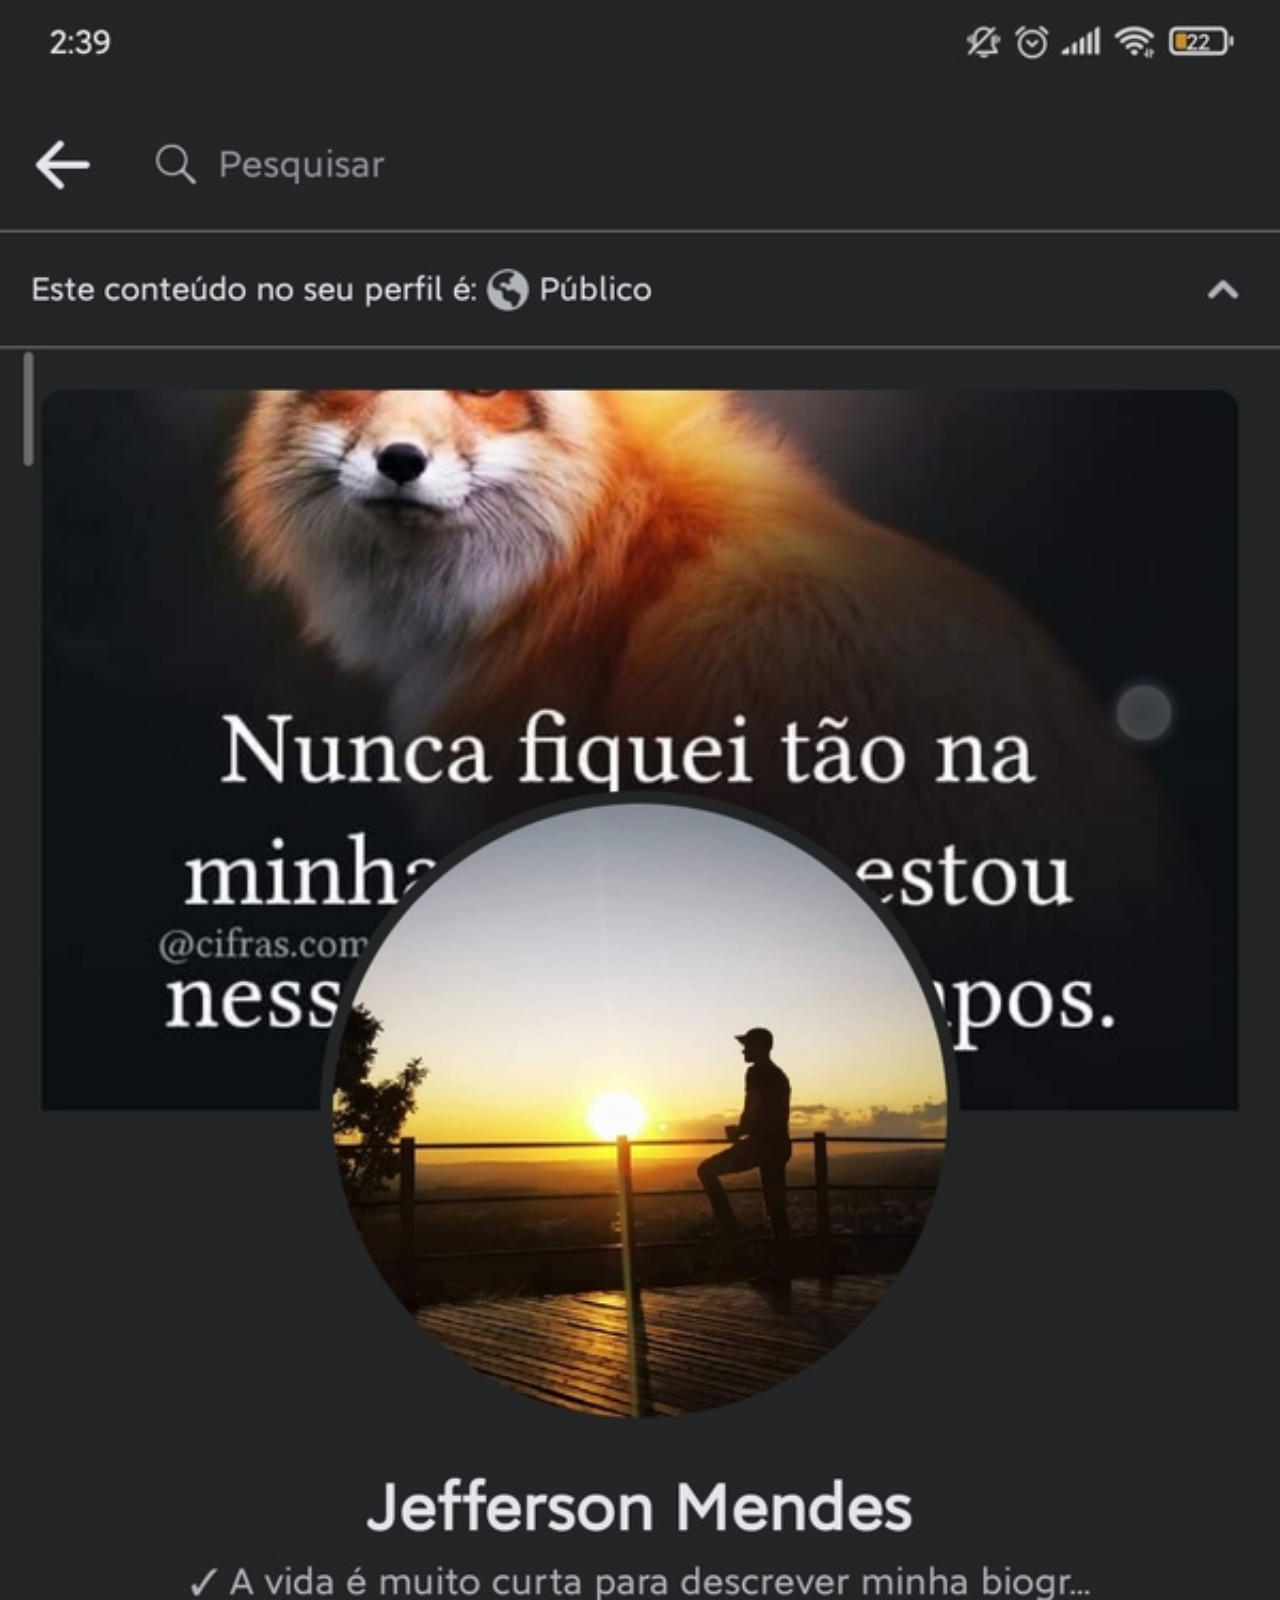
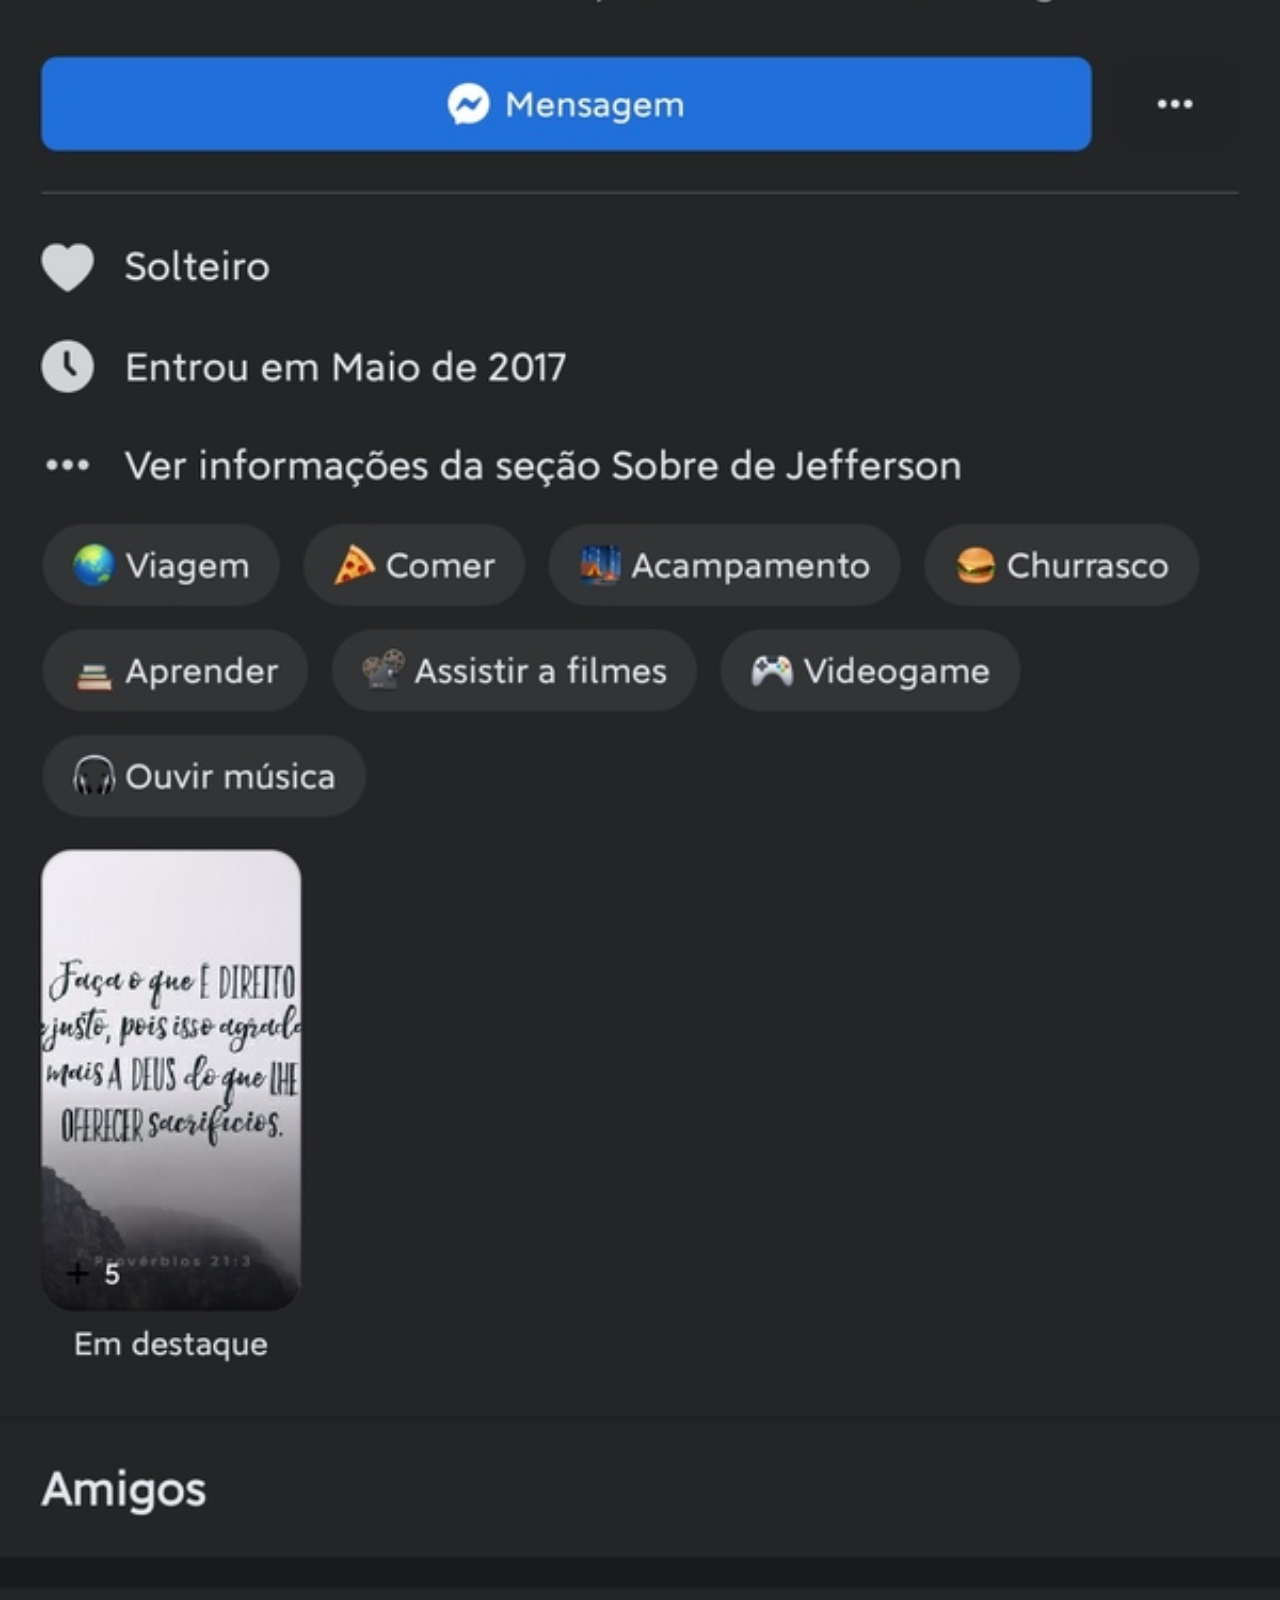
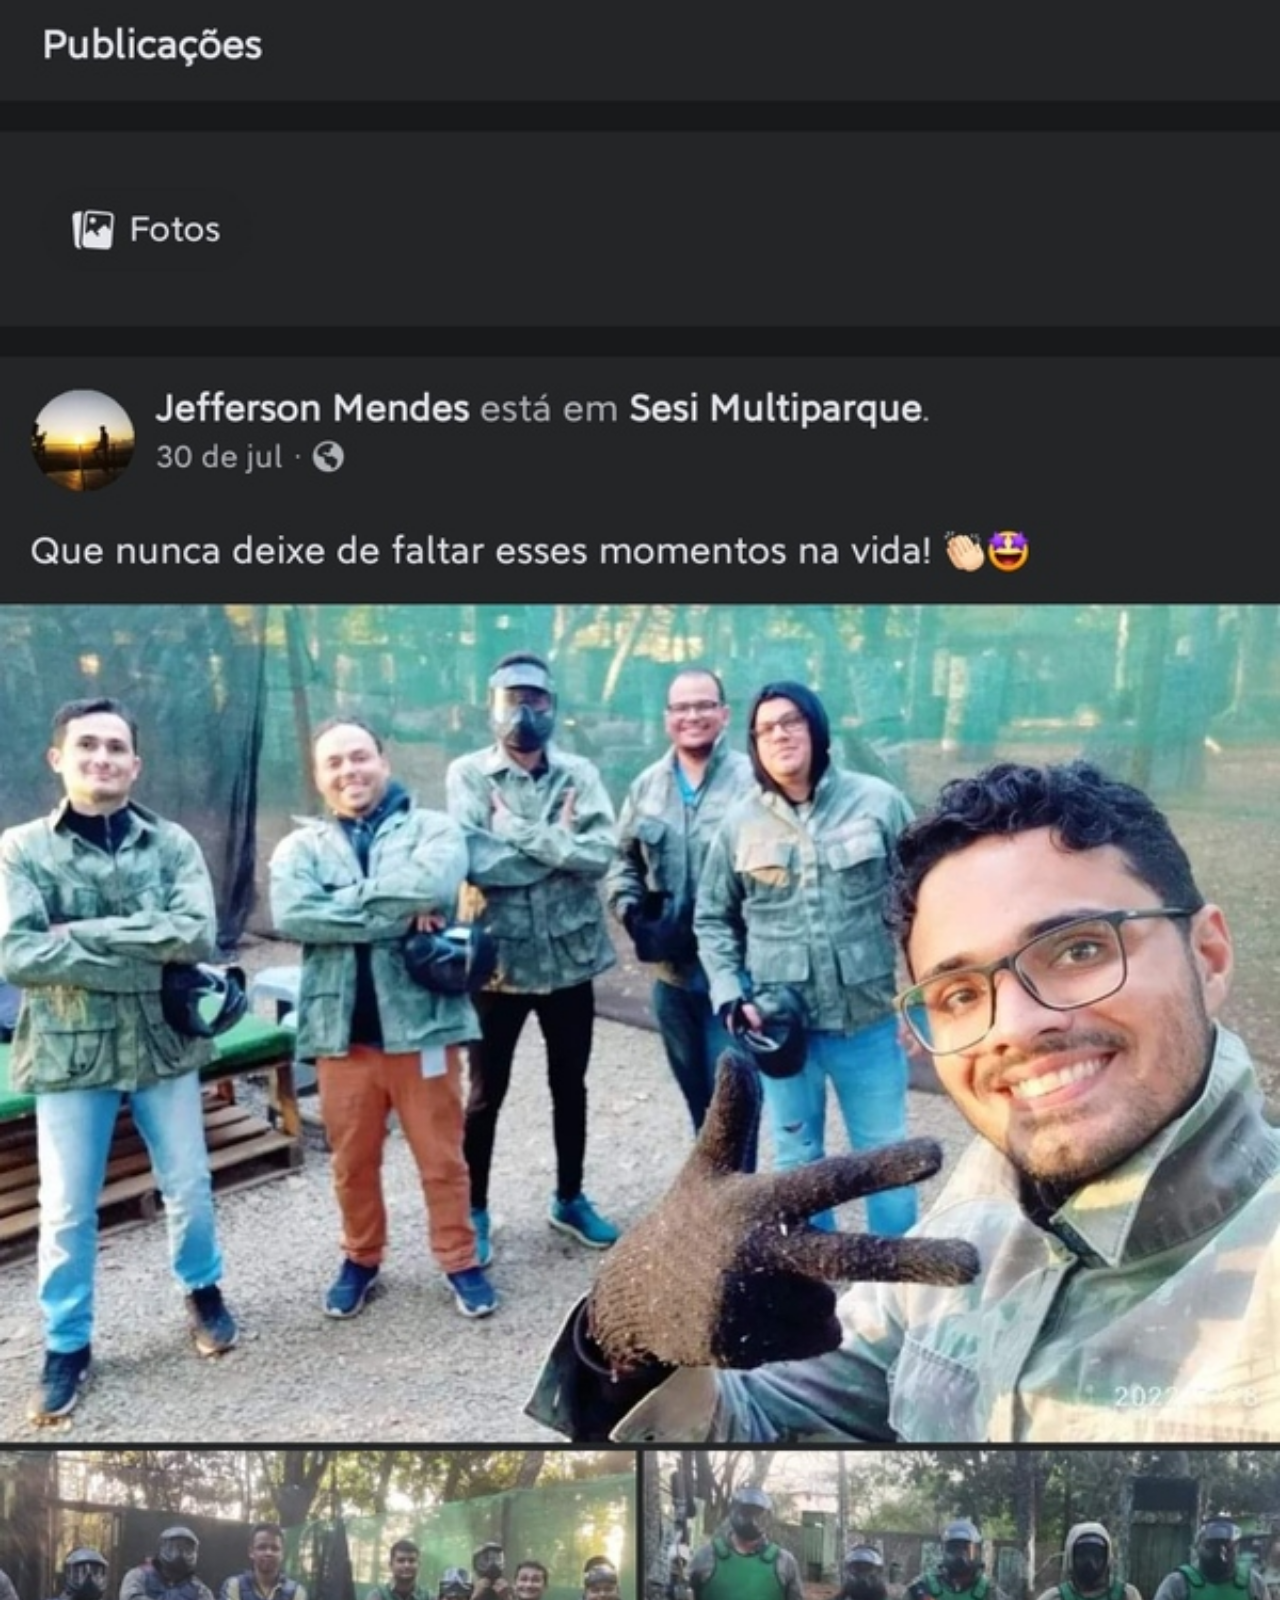
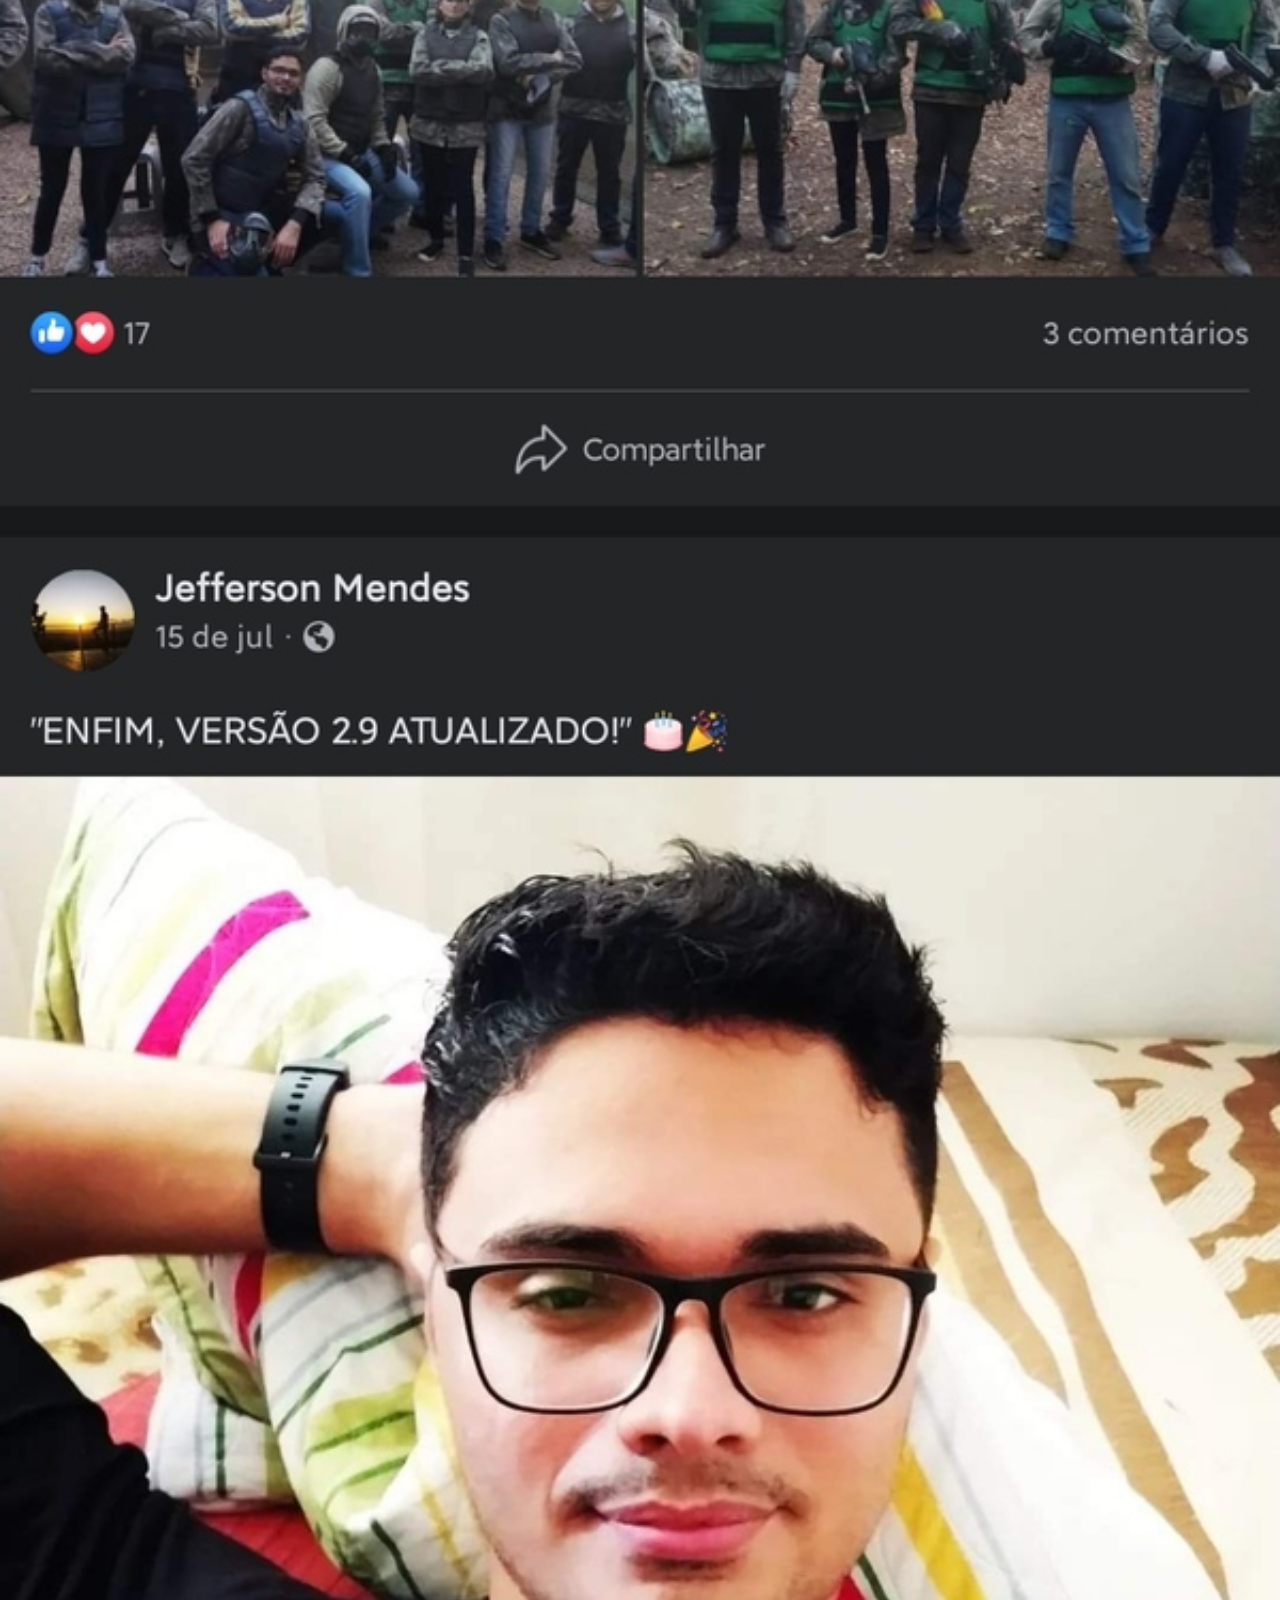
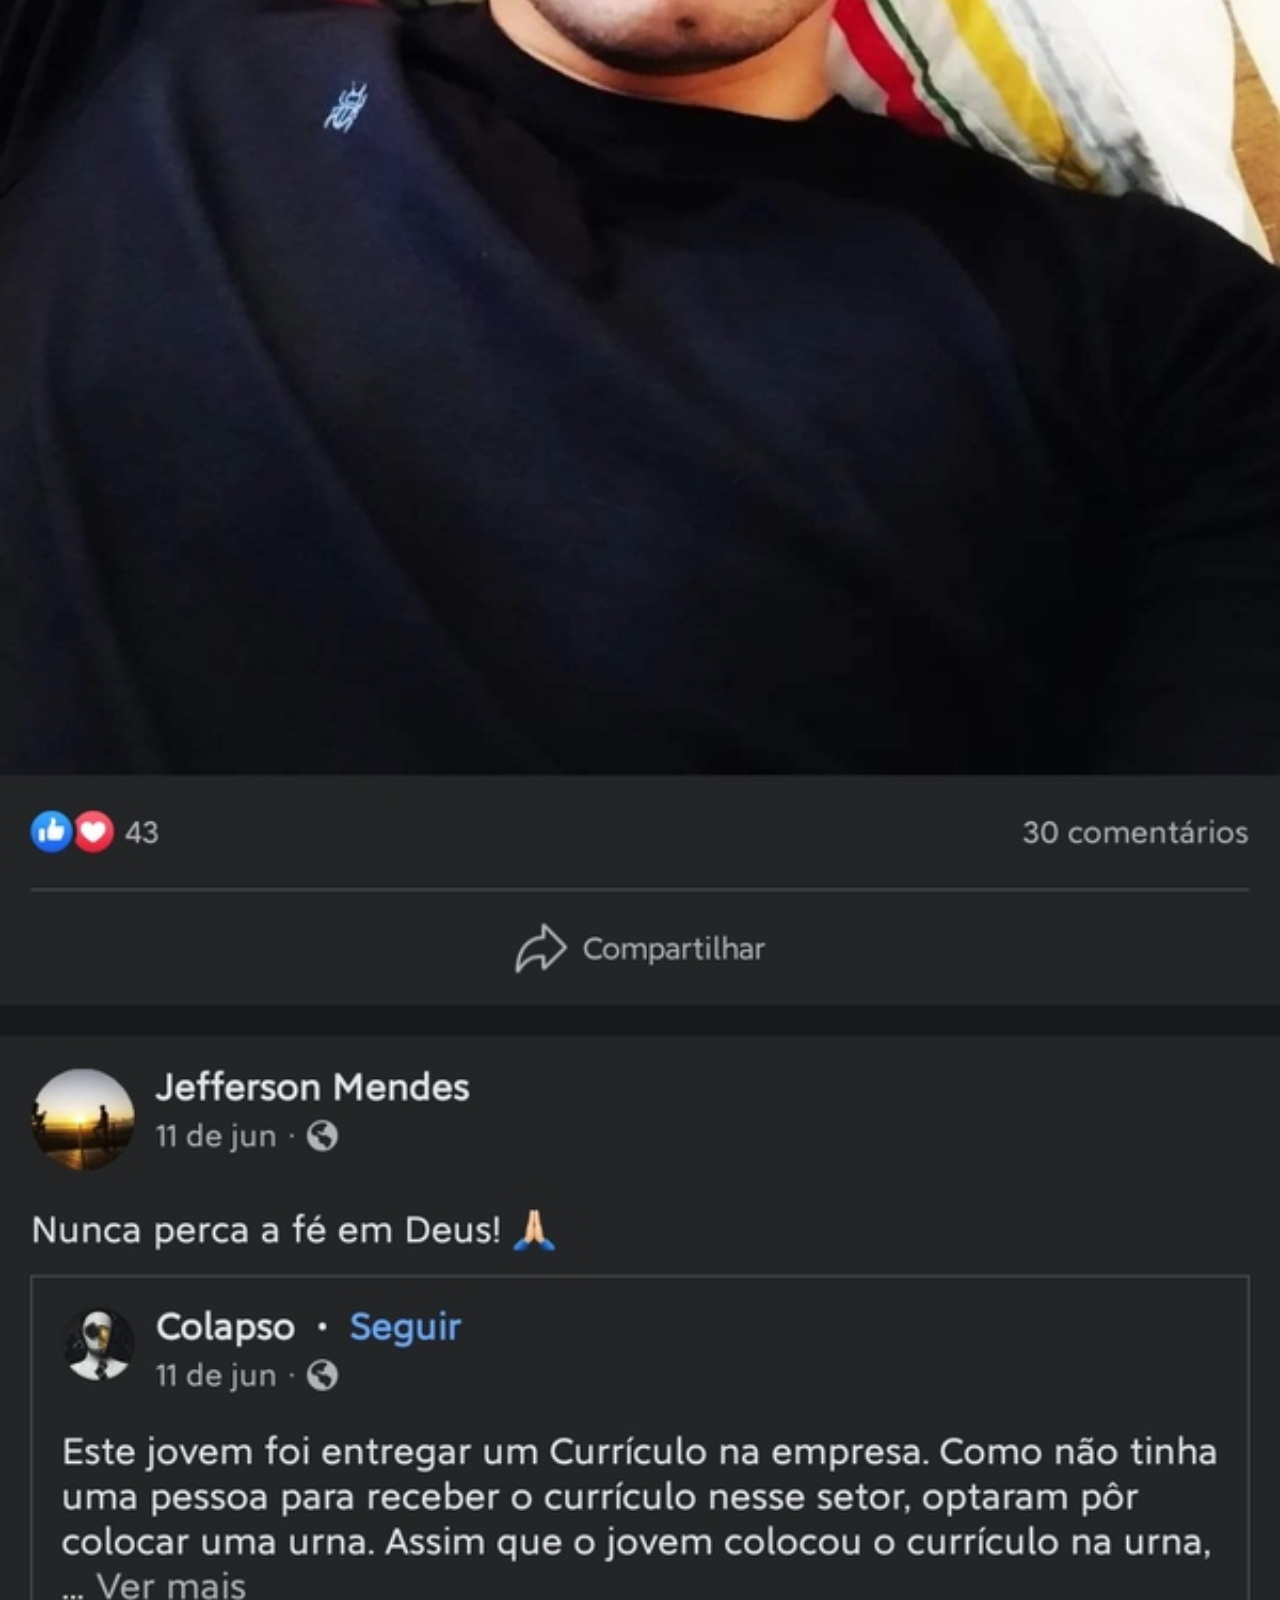
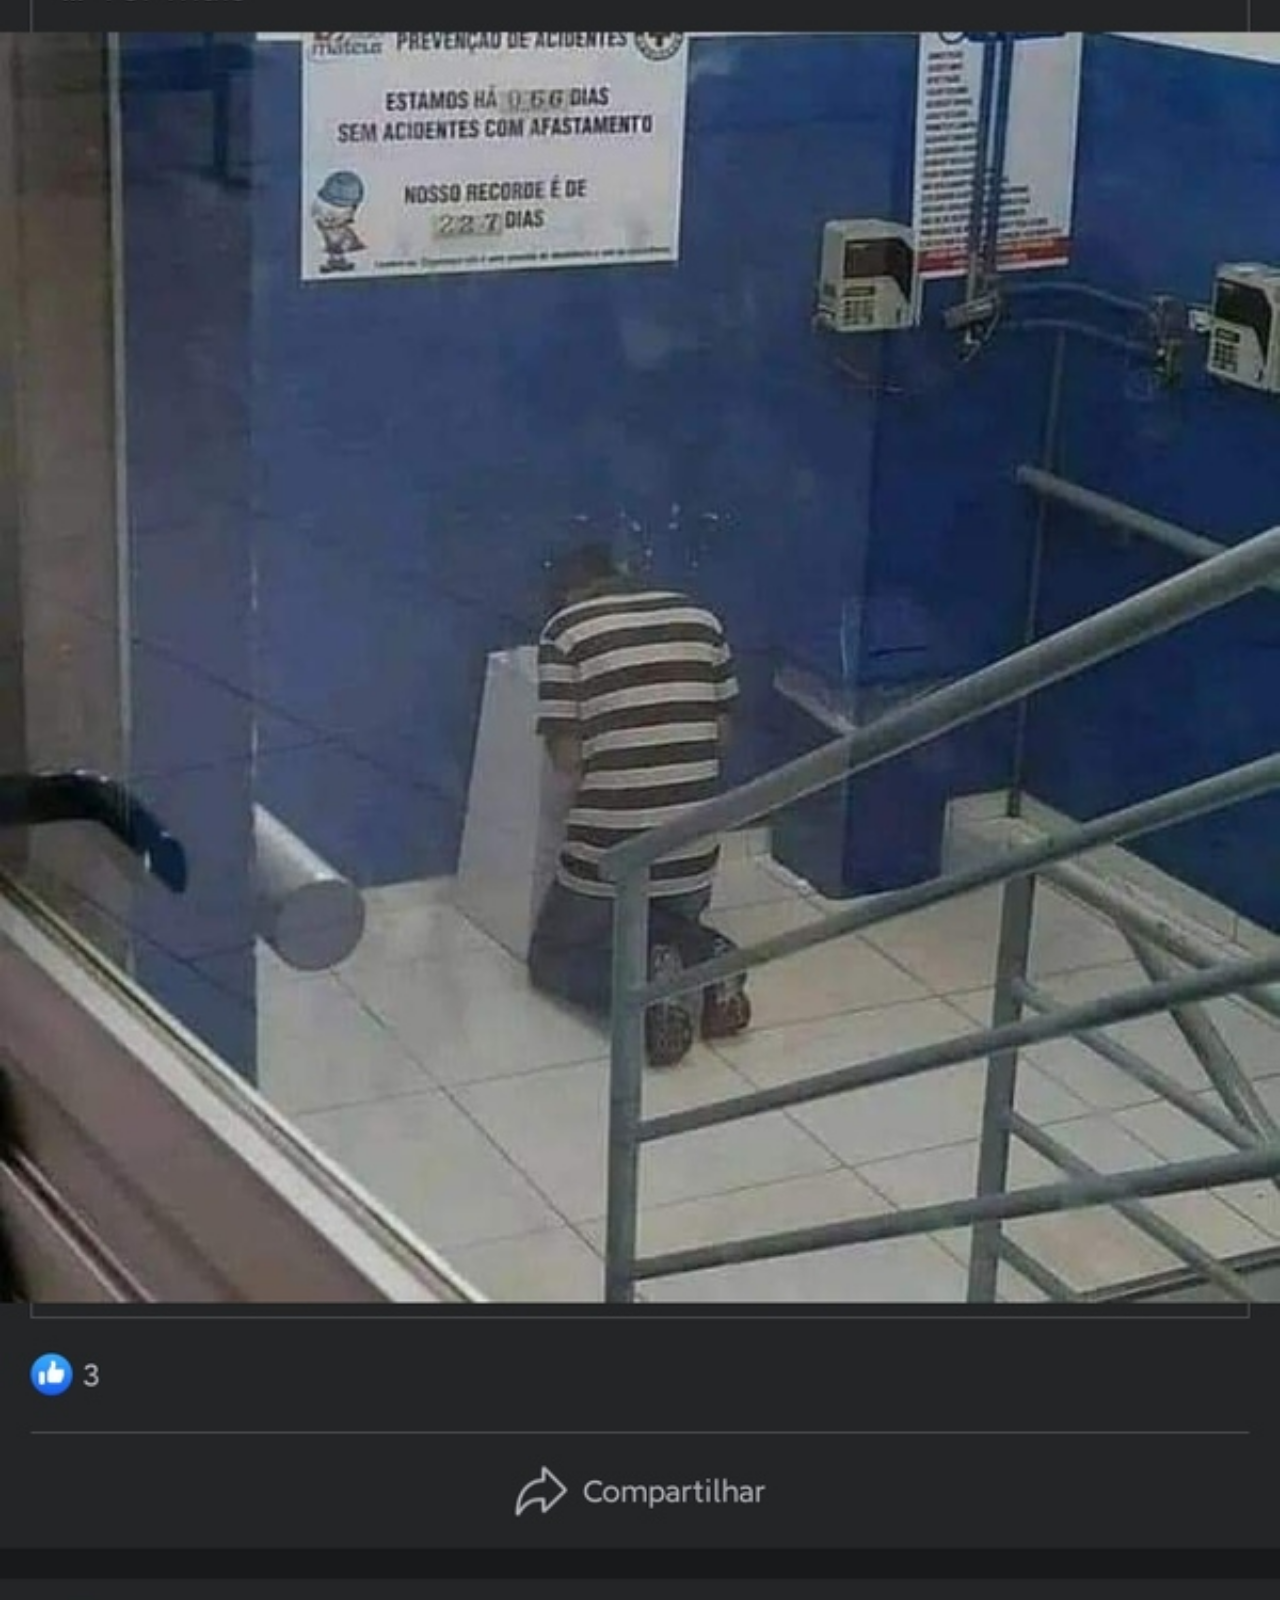
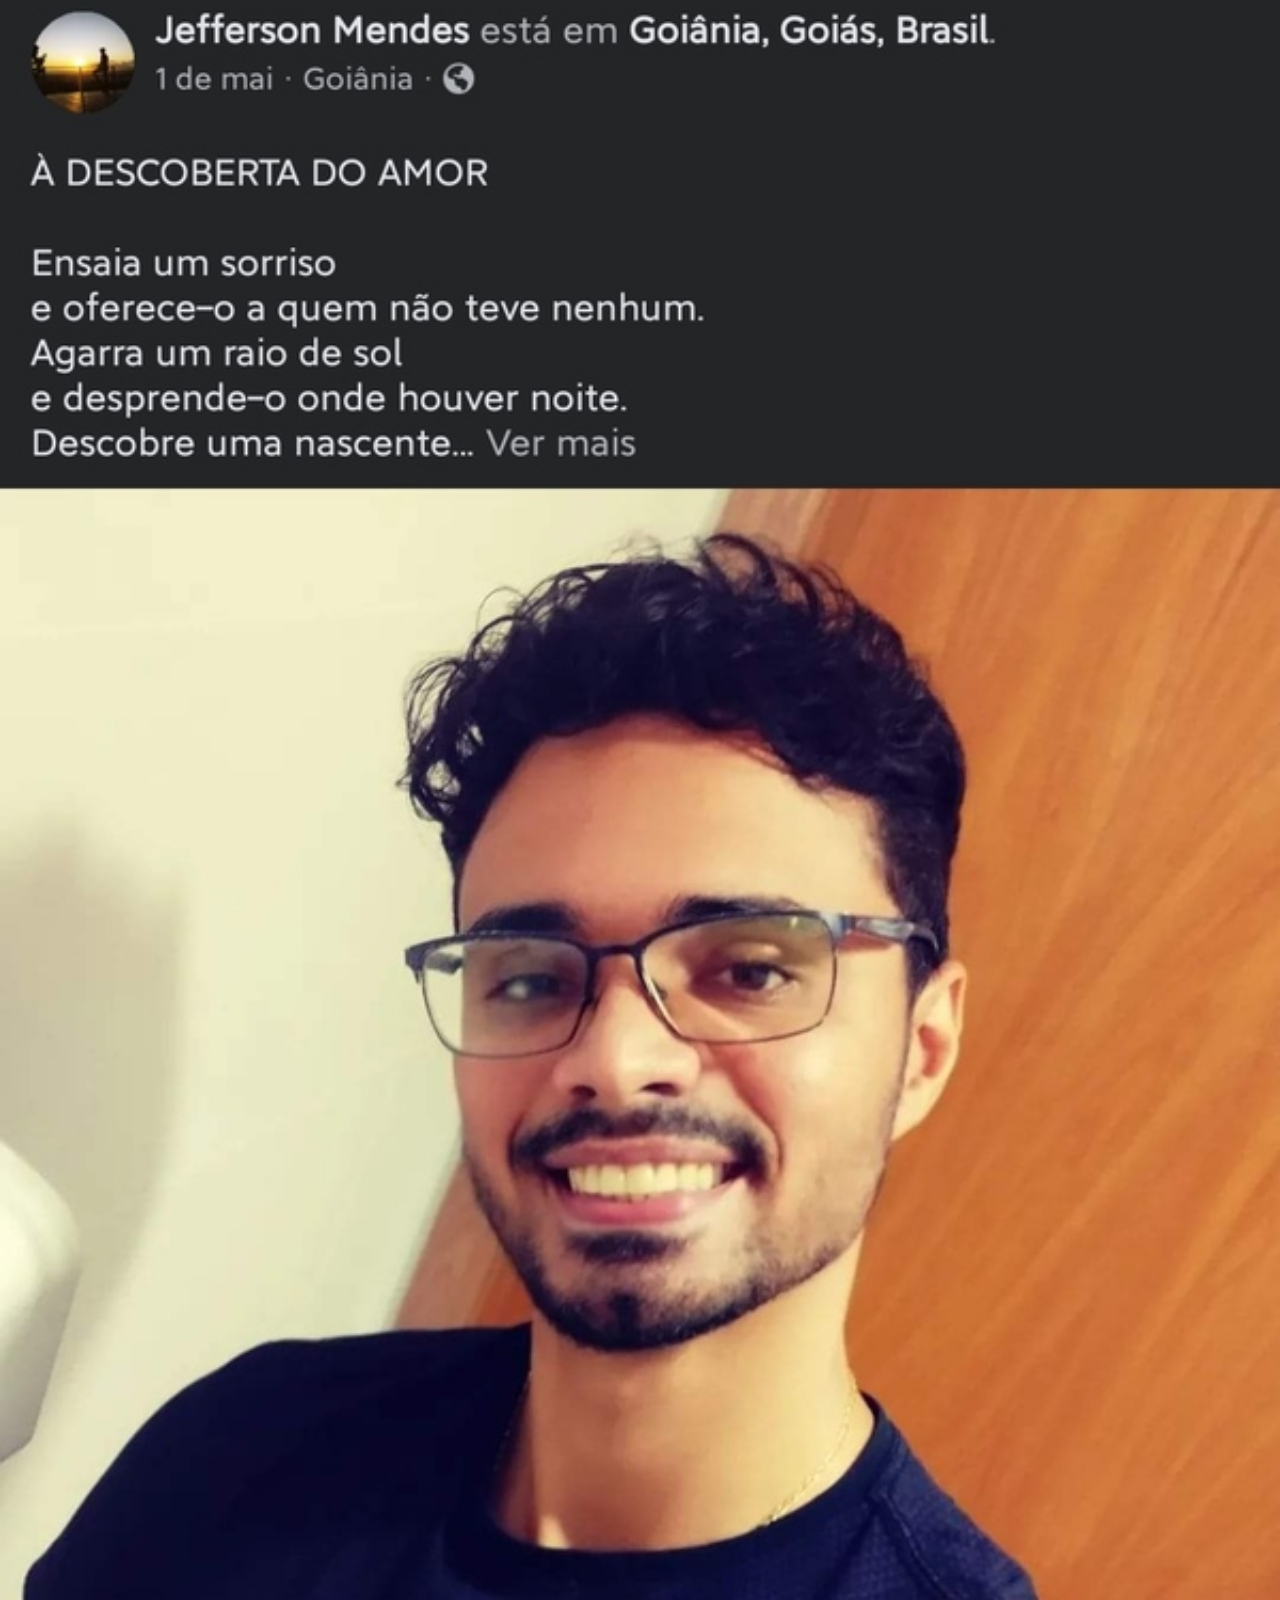
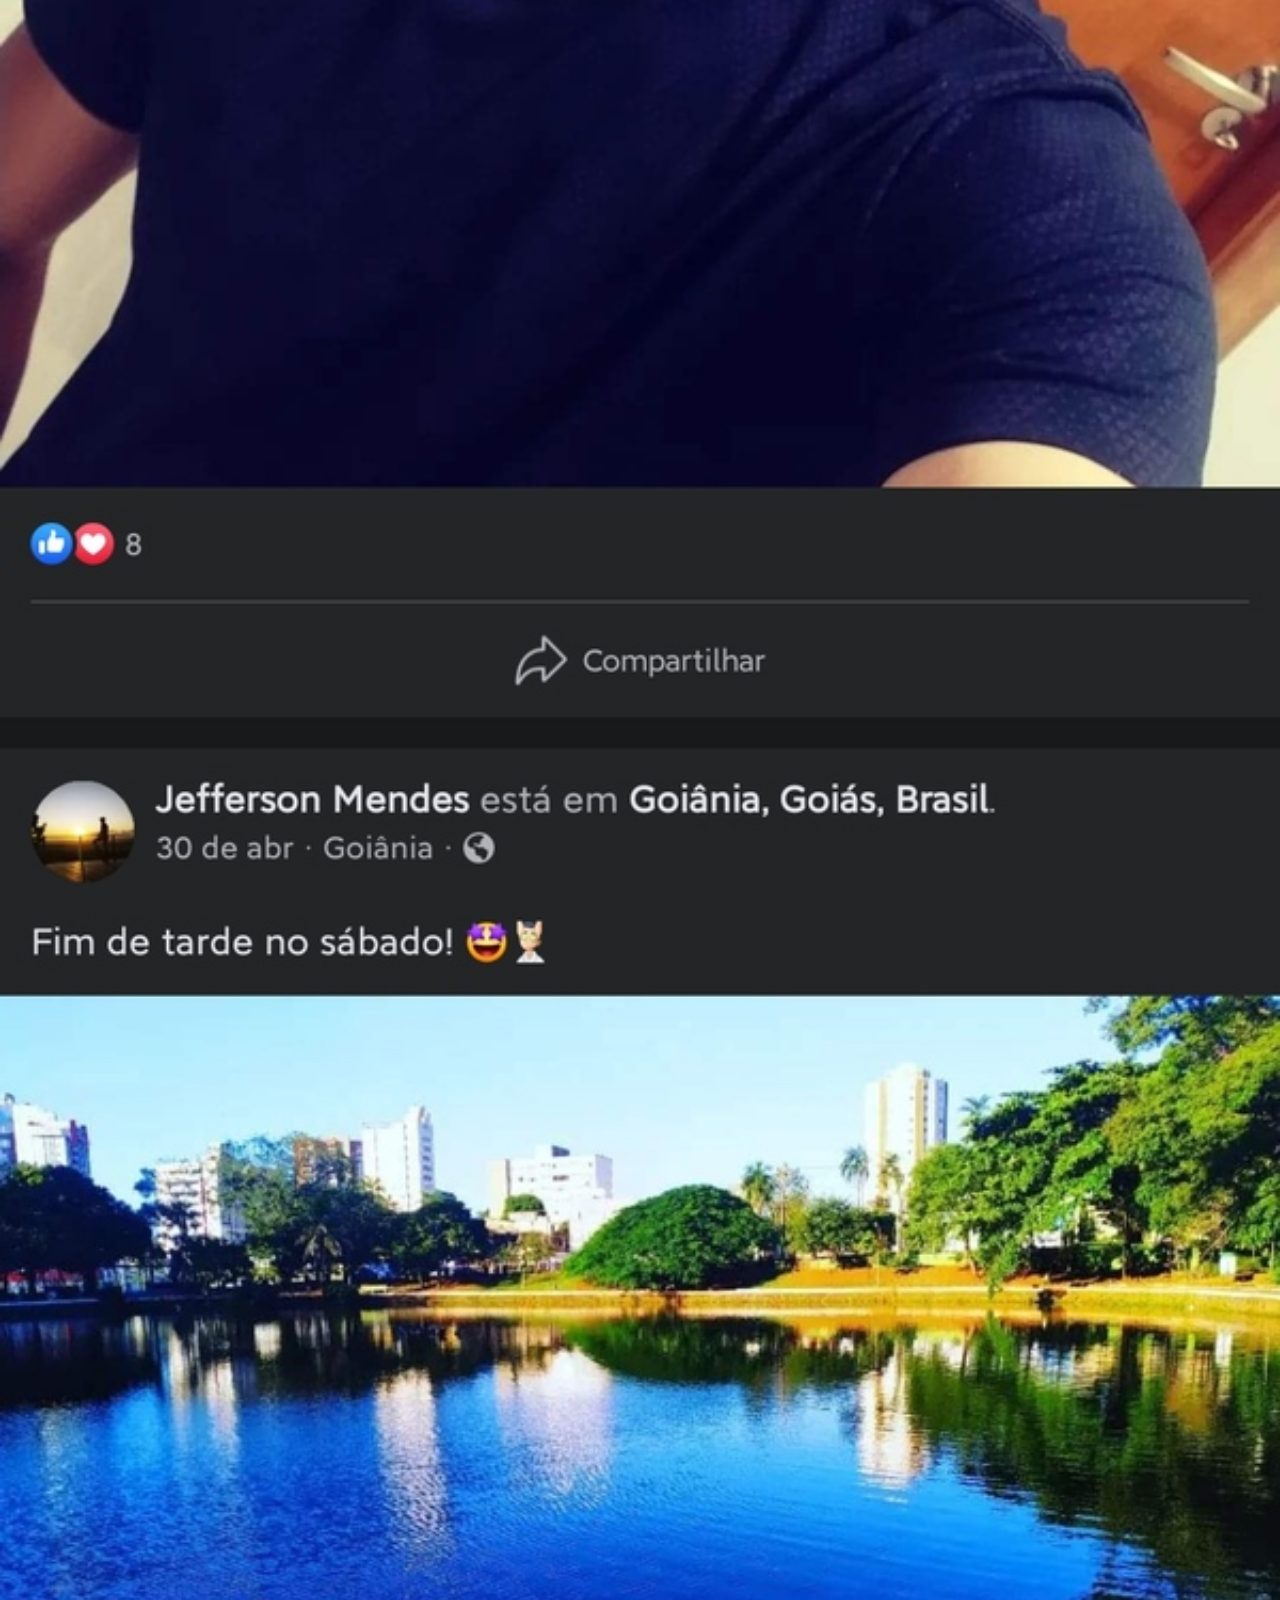
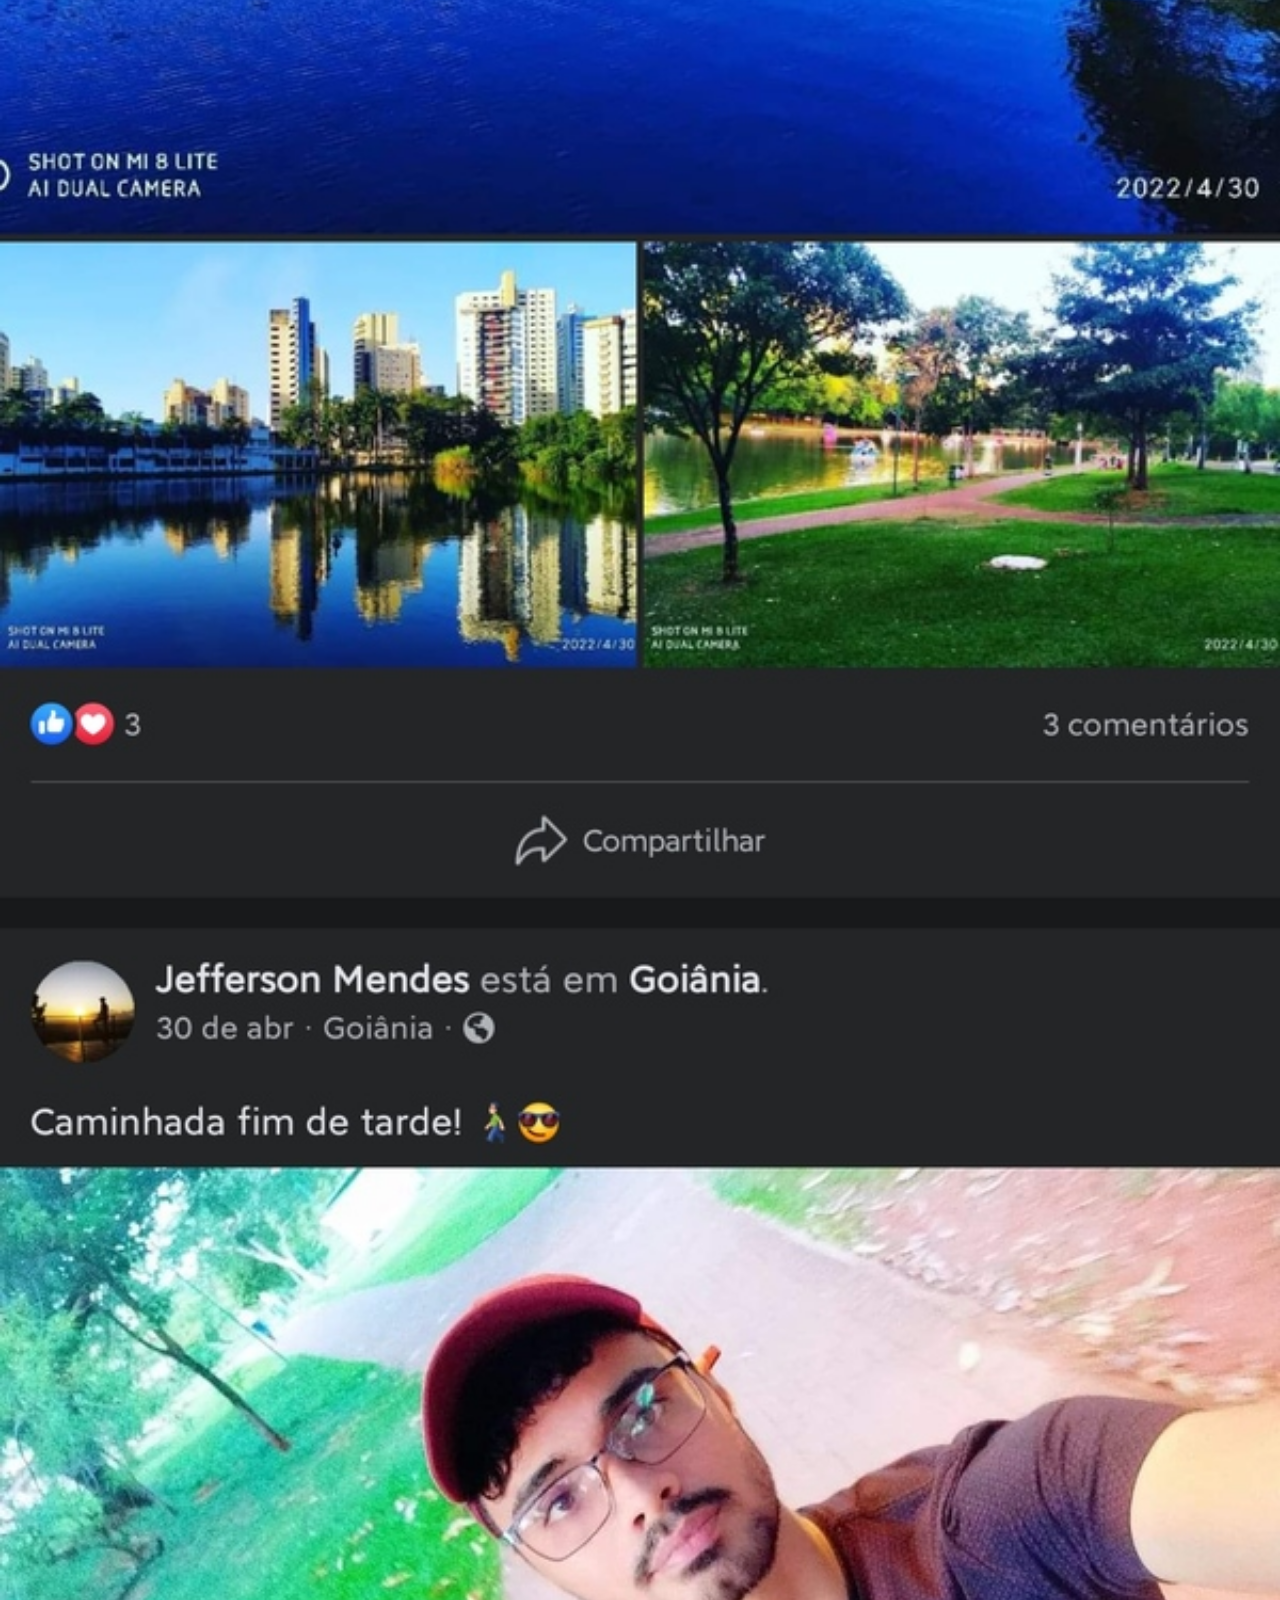
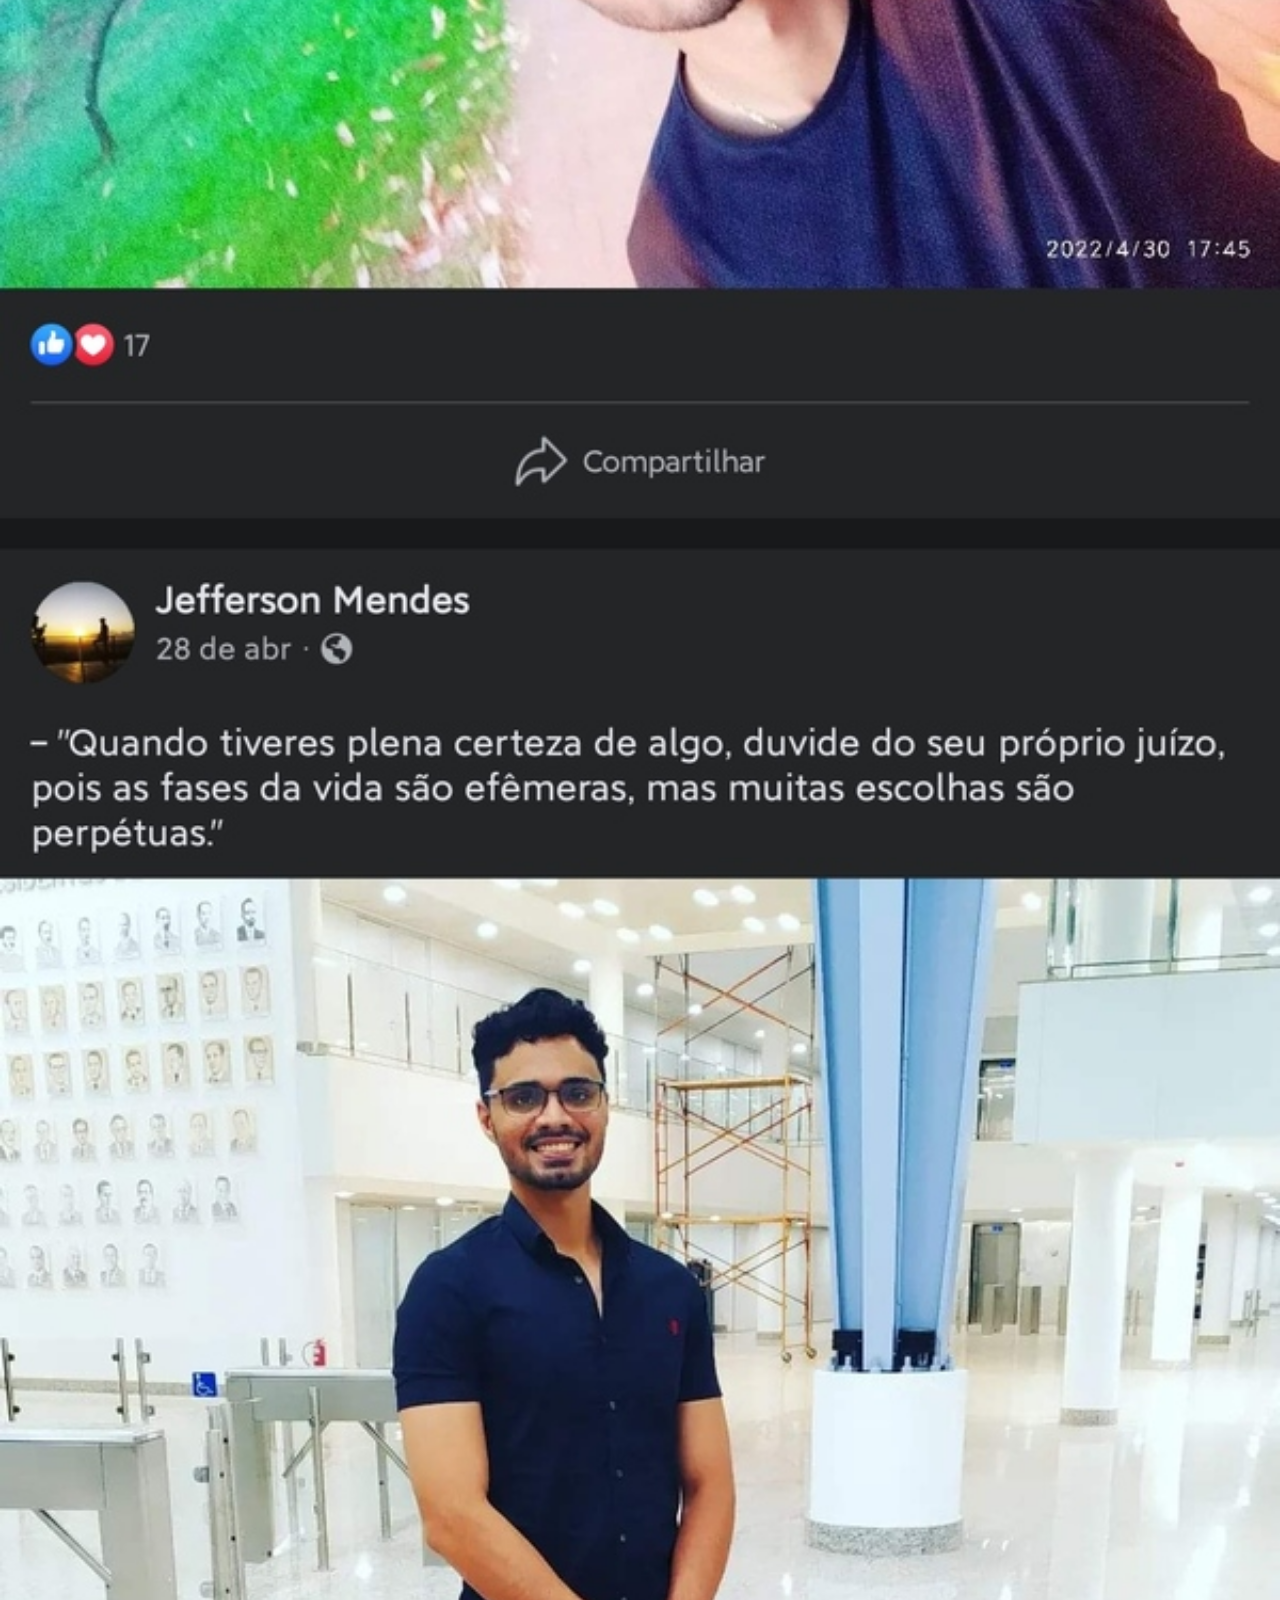
==== facebook.html @ beb12876 "telas" ====
<!DOCTYPE html>
<html lang="pt-br">
<head>
    <meta charset="UTF-8">
    <meta http-equiv="X-UA-Compatible" content="IE=edge">
    <meta name="viewport" content="width=device-width, initial-scale=1.0">
    <title>Facebook</title>
    <link rel="stylesheet" href="estilos/social.css">
</head>
<body>
    <img src="imagens/tela-facebook2.jpg" alt="Facebook"><a href="https://www.facebook.com/jefferson.mendes.93/" target="_blank">CLIQUE AQUI PARA CONHECER!</a>
</body>
</html>
---- estilos/social.css ----
@charset "UTF-8";

*{
    margin: 0px;
    padding: 0px;
    font-family: 'Gill Sans', 'Gill Sans MT', Calibri, 'Trebuchet MS', sans-serif;
}

body{
    background-color: black;
}

::-webkit-scrollbar{
    width: 0px;
    height: 0px;
}

img{
    width: 100vw;

}

a{
    display: block;
    background-color: rgb(0, 0, 0);
    padding: 20px;
    text-align: center;
    font-weight: bolder;
    text-decoration: none;
    font-size: 1em;
    border-radius: 5px;
    color: rgb(255, 255, 255);
    border
}

a:hover {
    background-color: rgb(255, 255, 255);
    color: rgb(0, 0, 0);
}
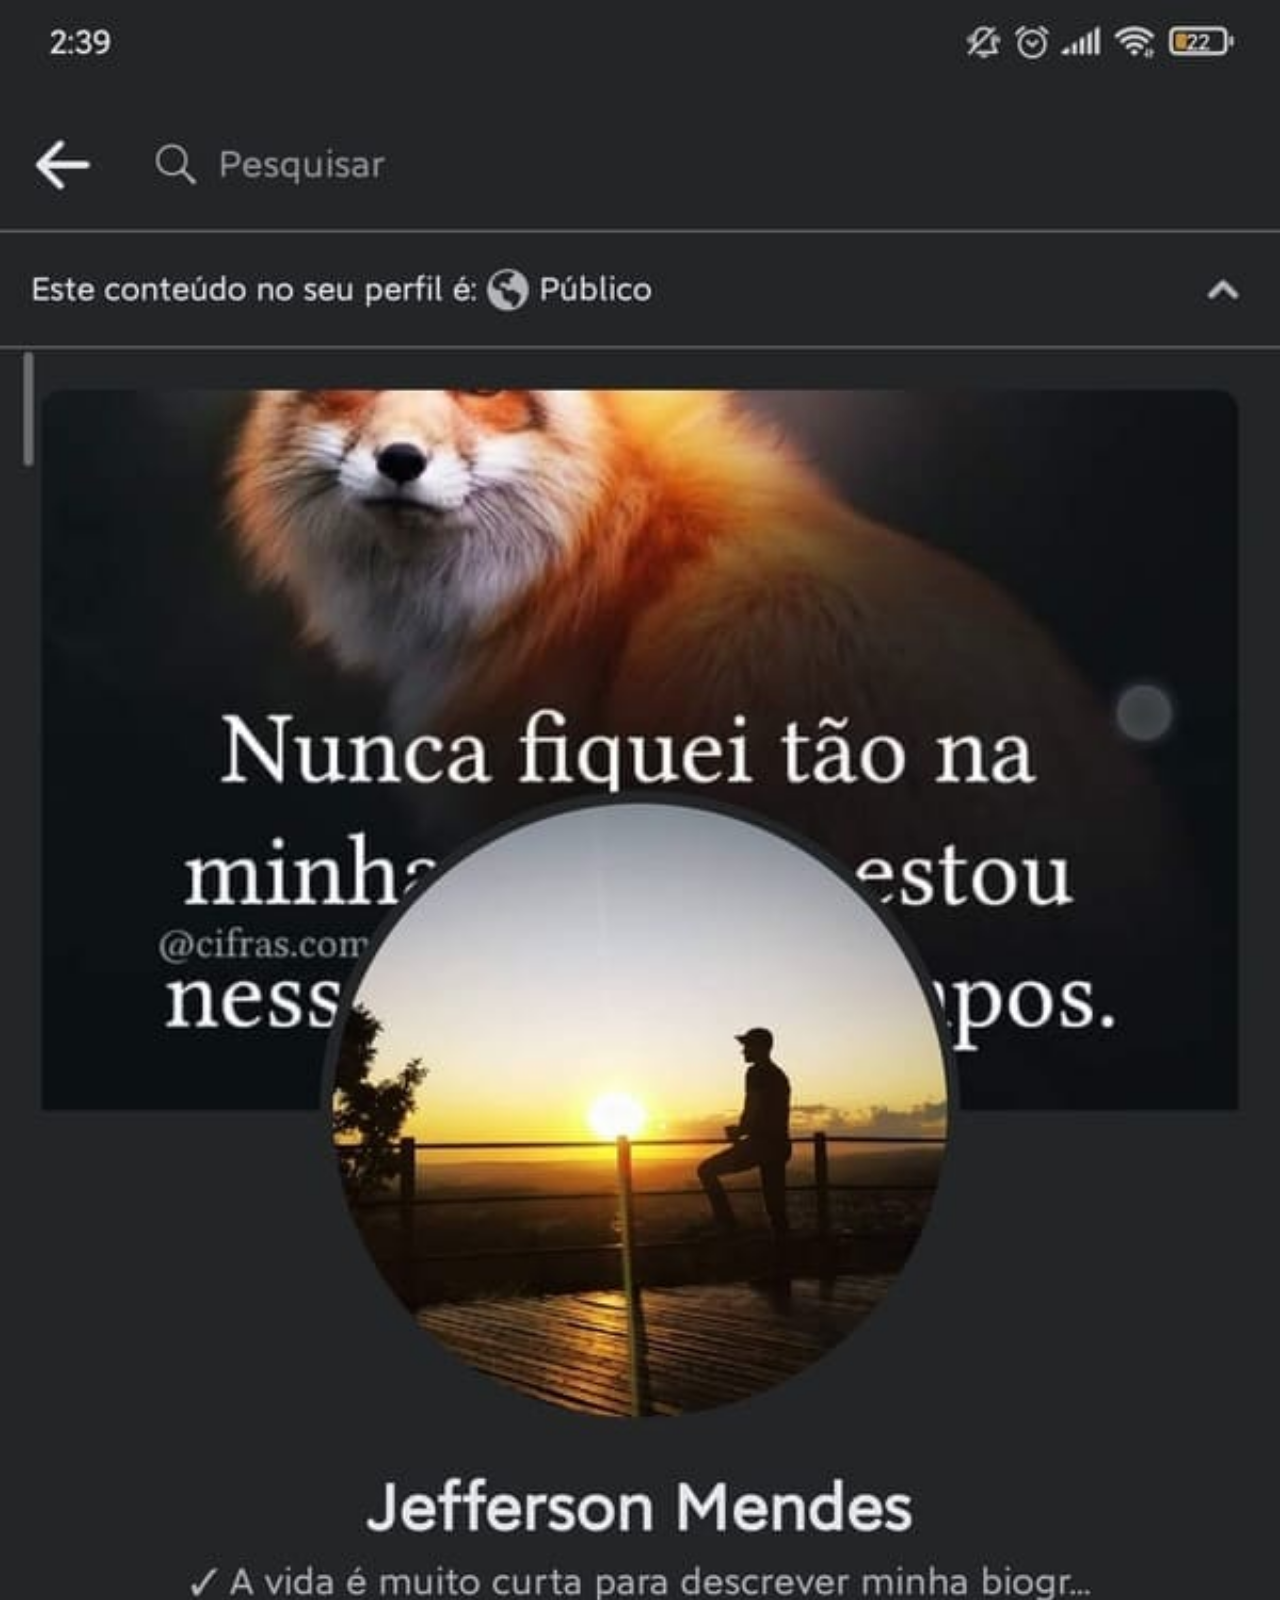
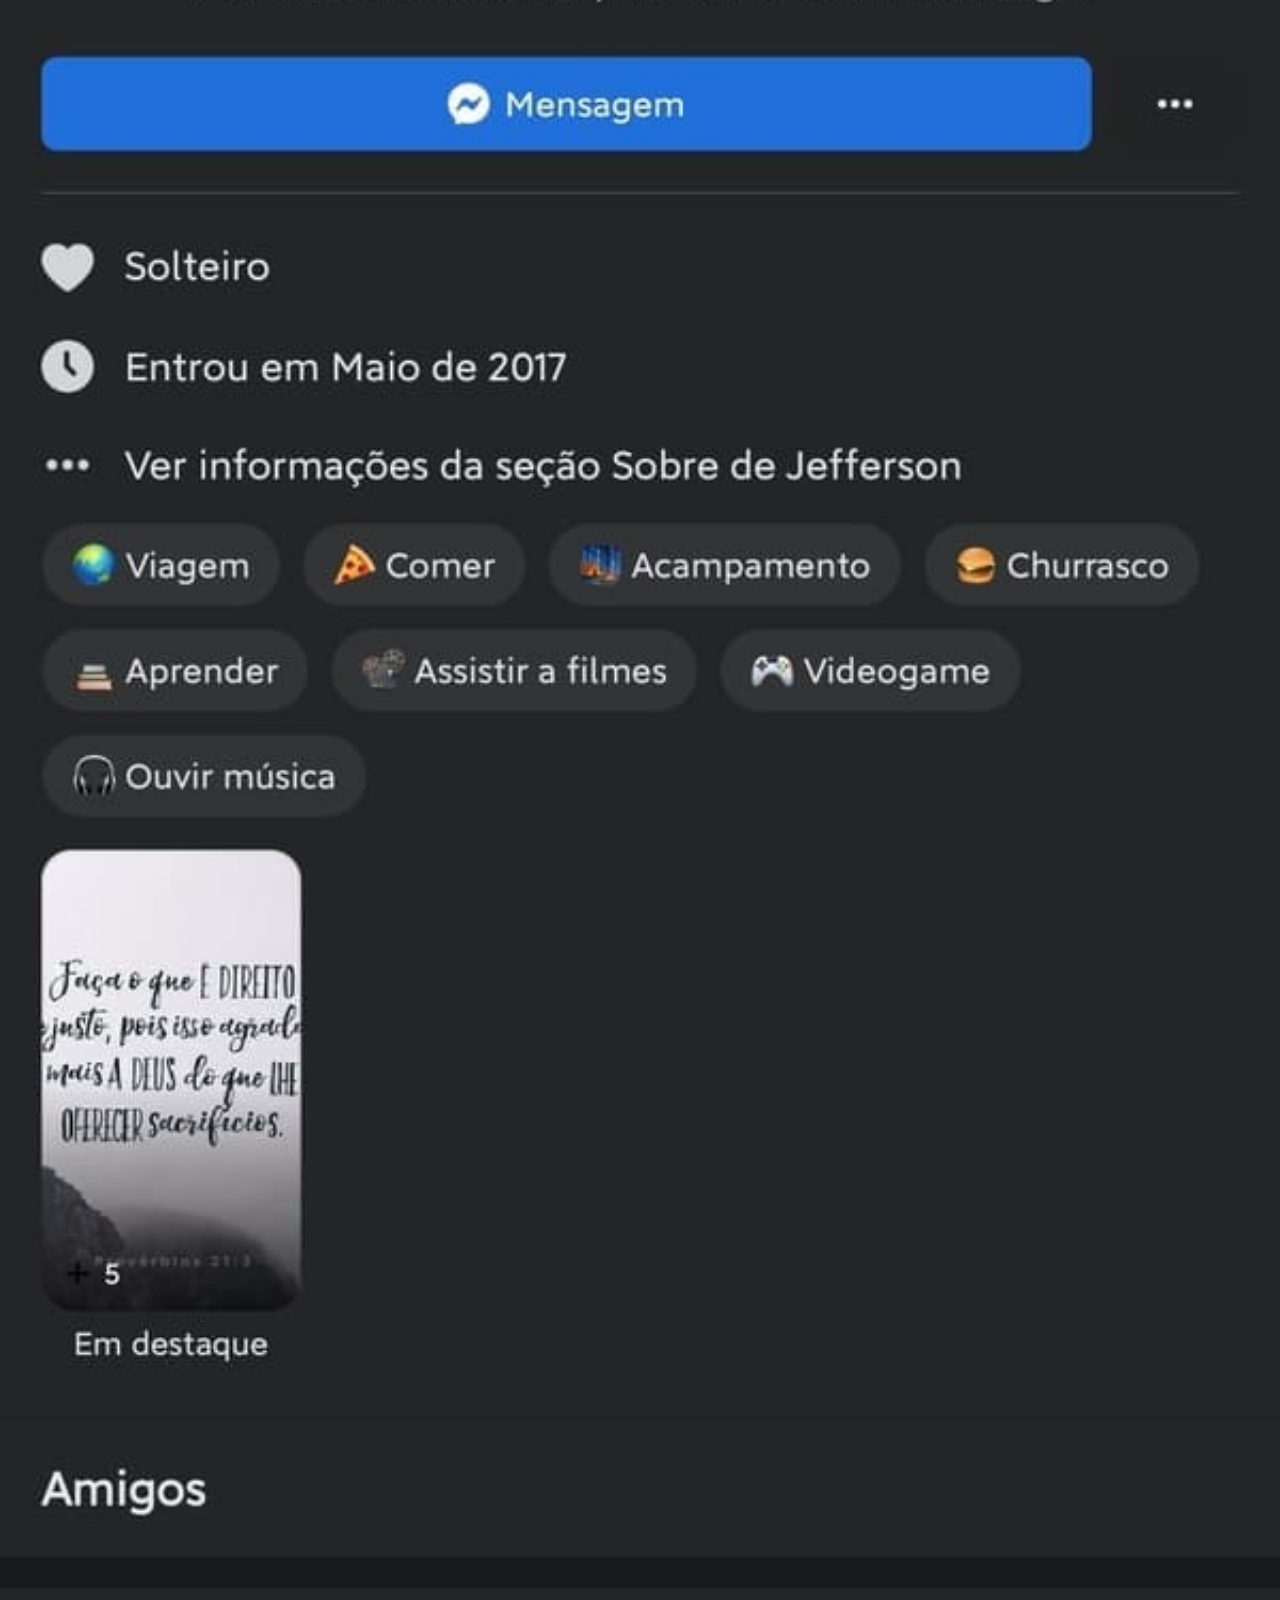
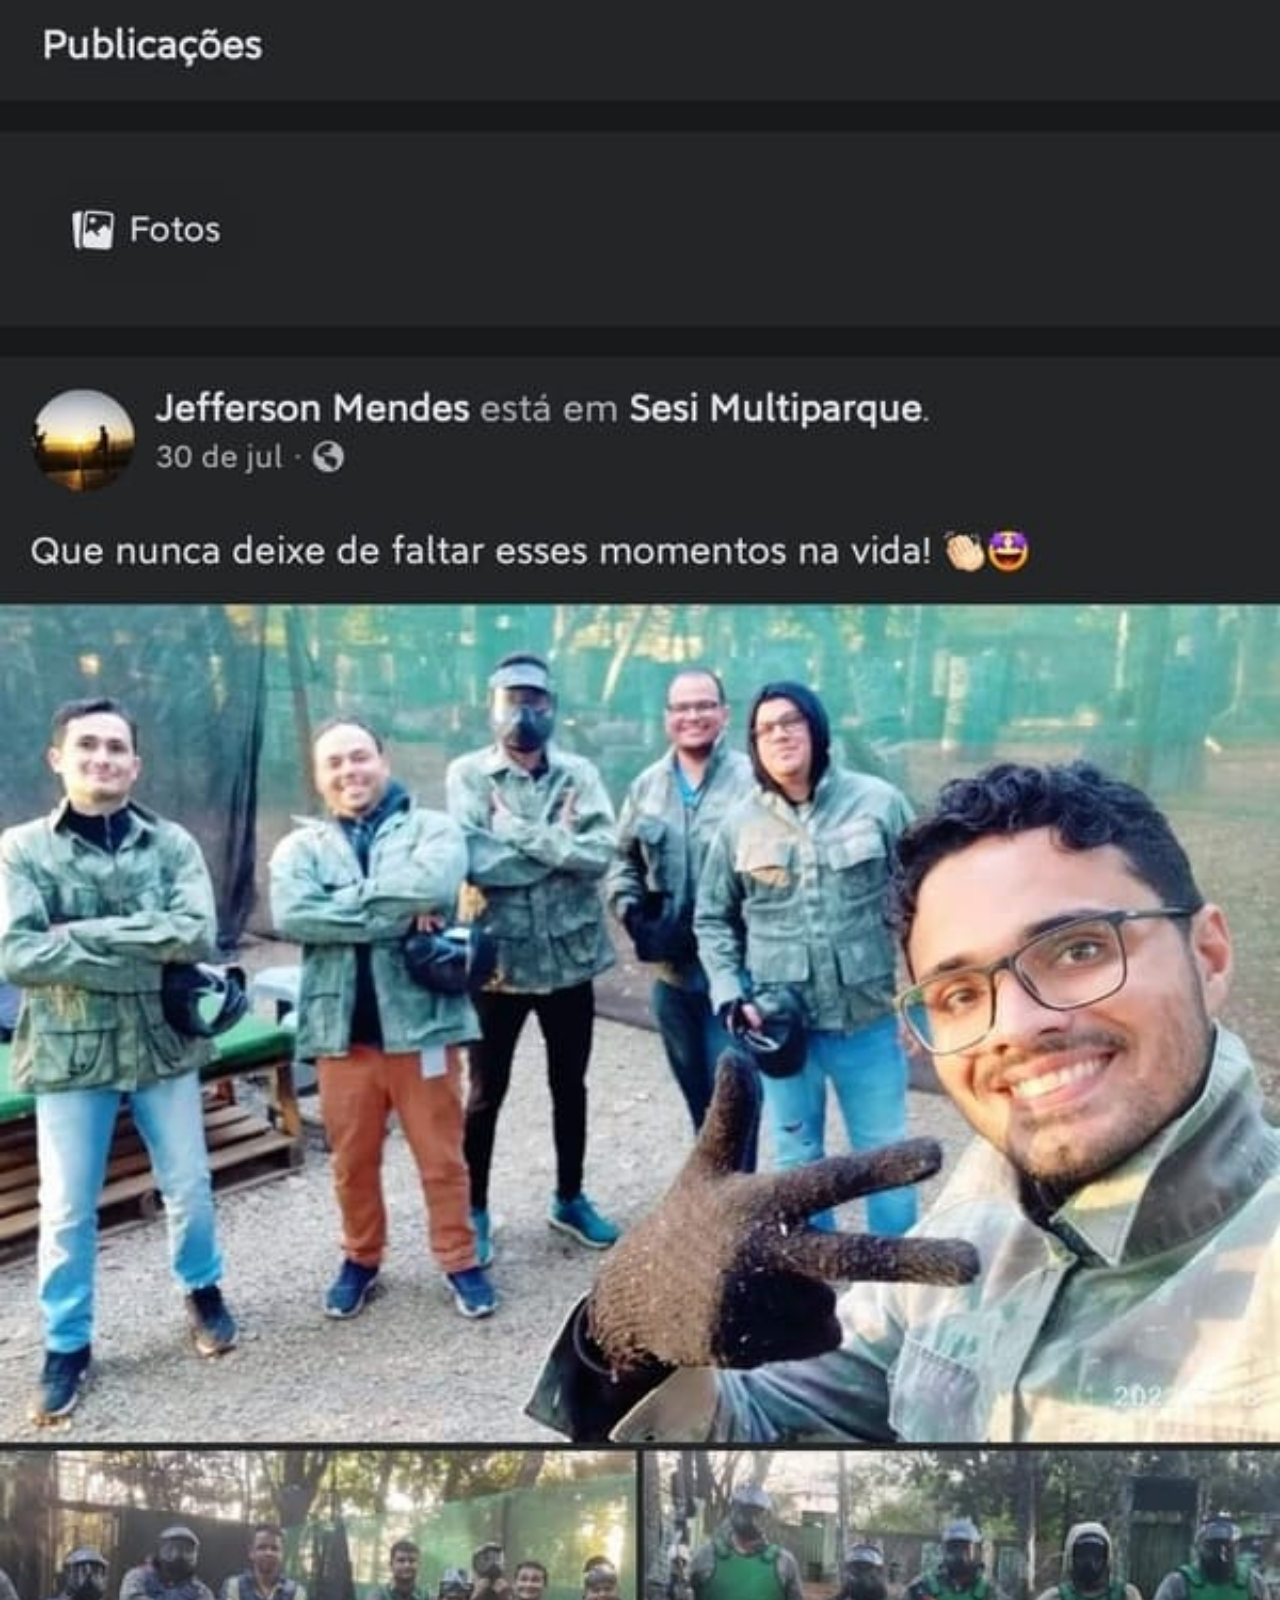
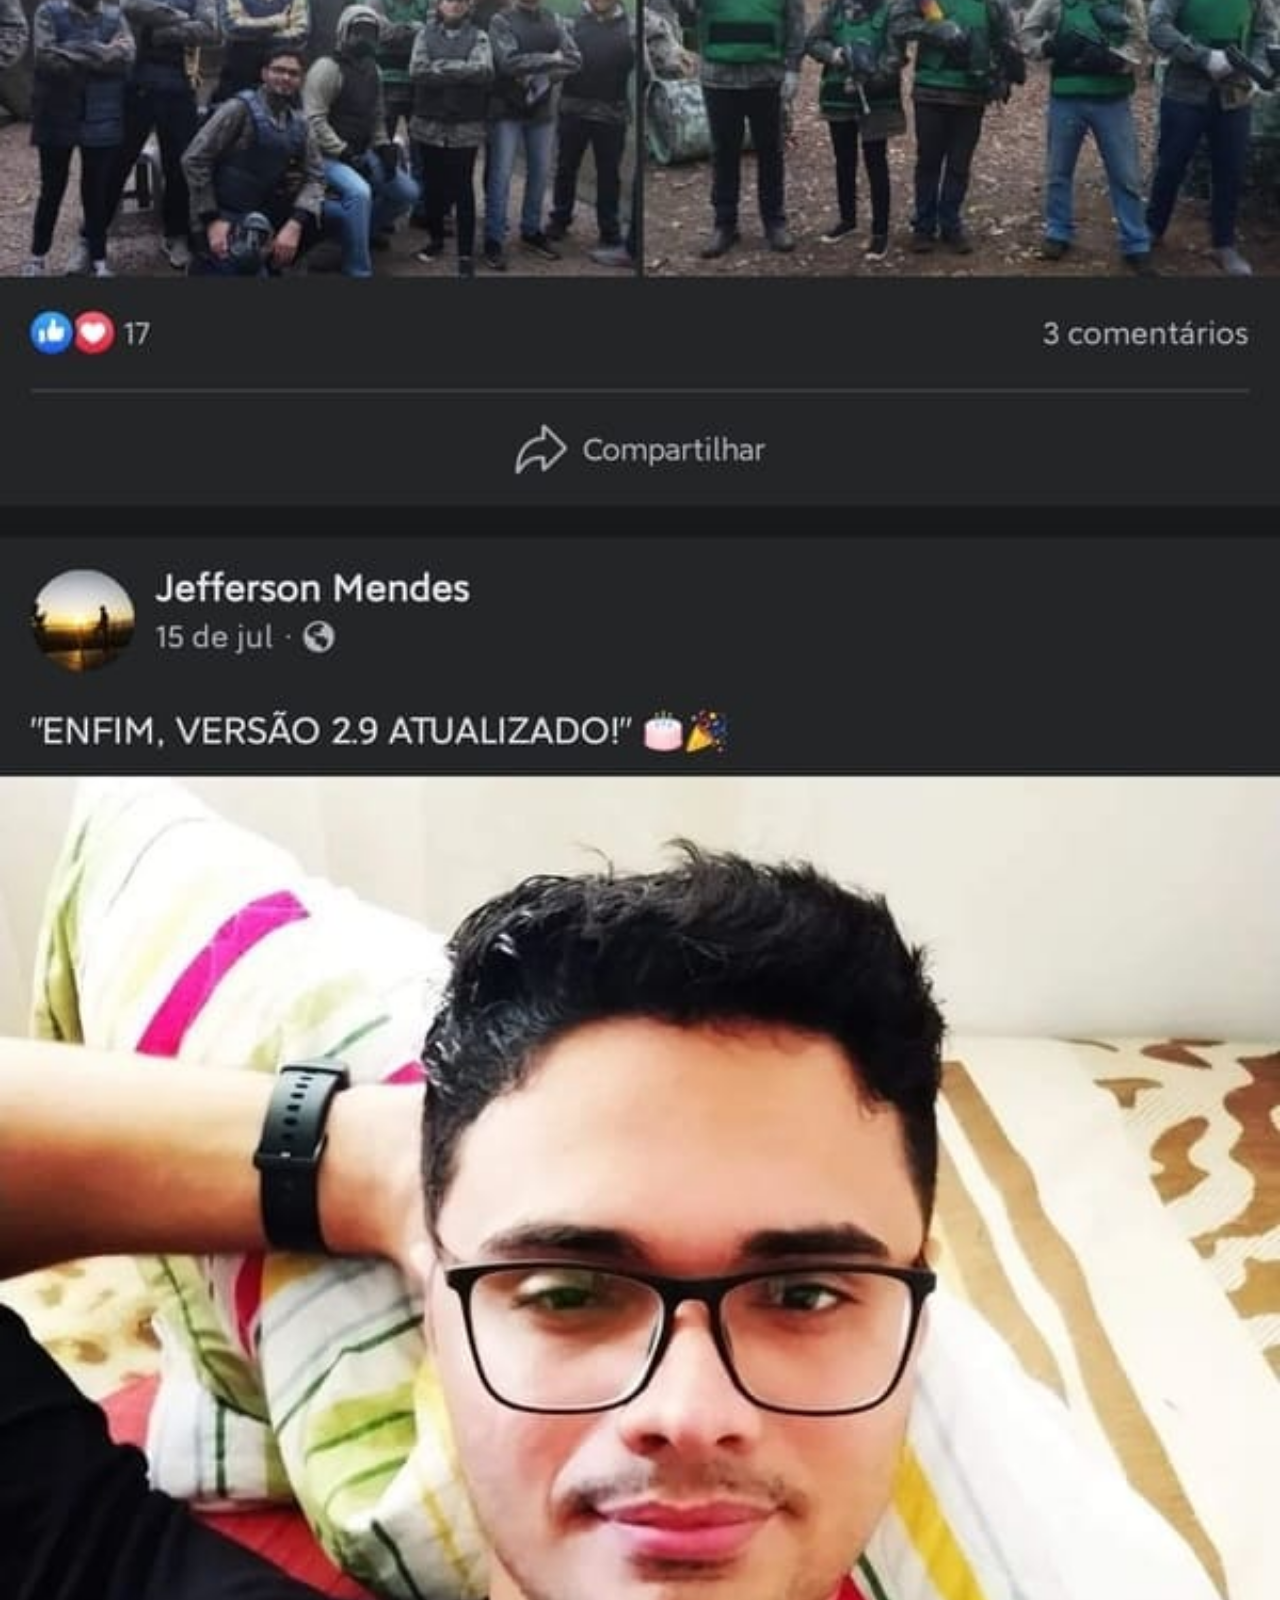
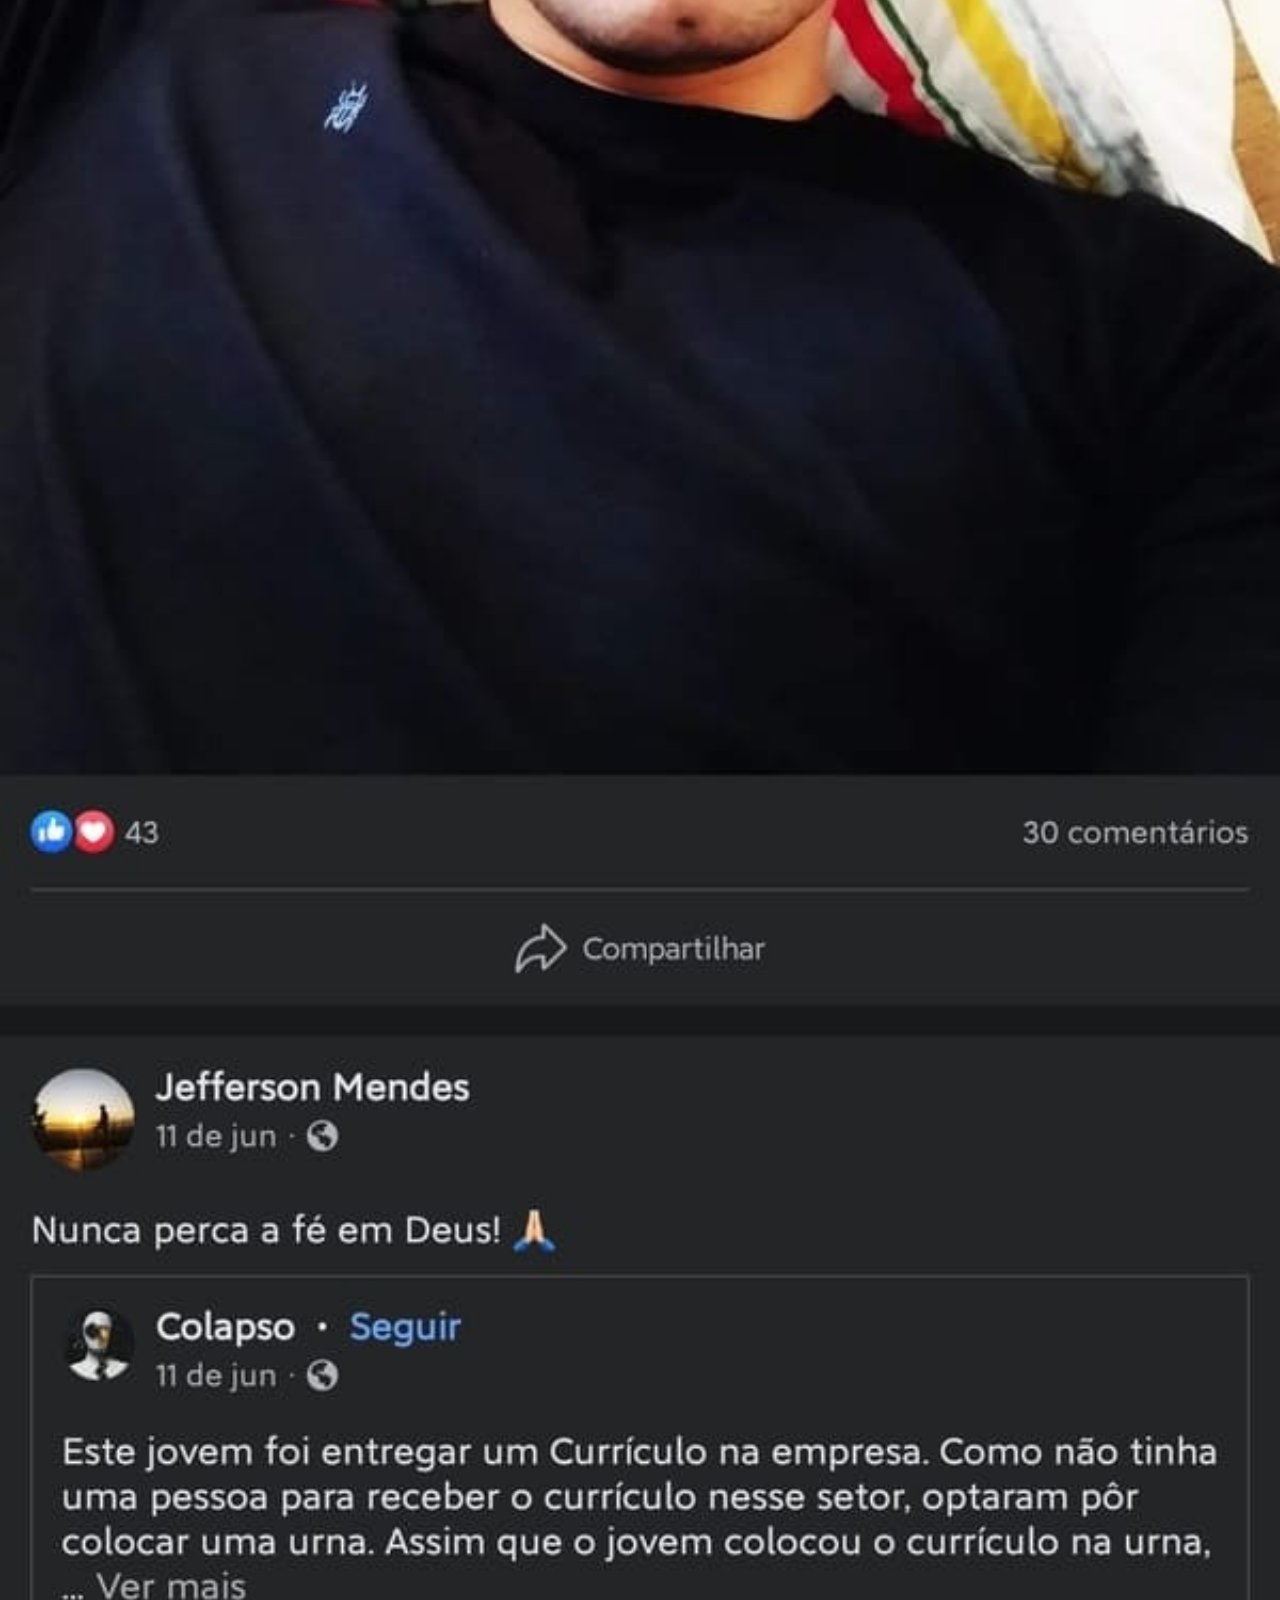
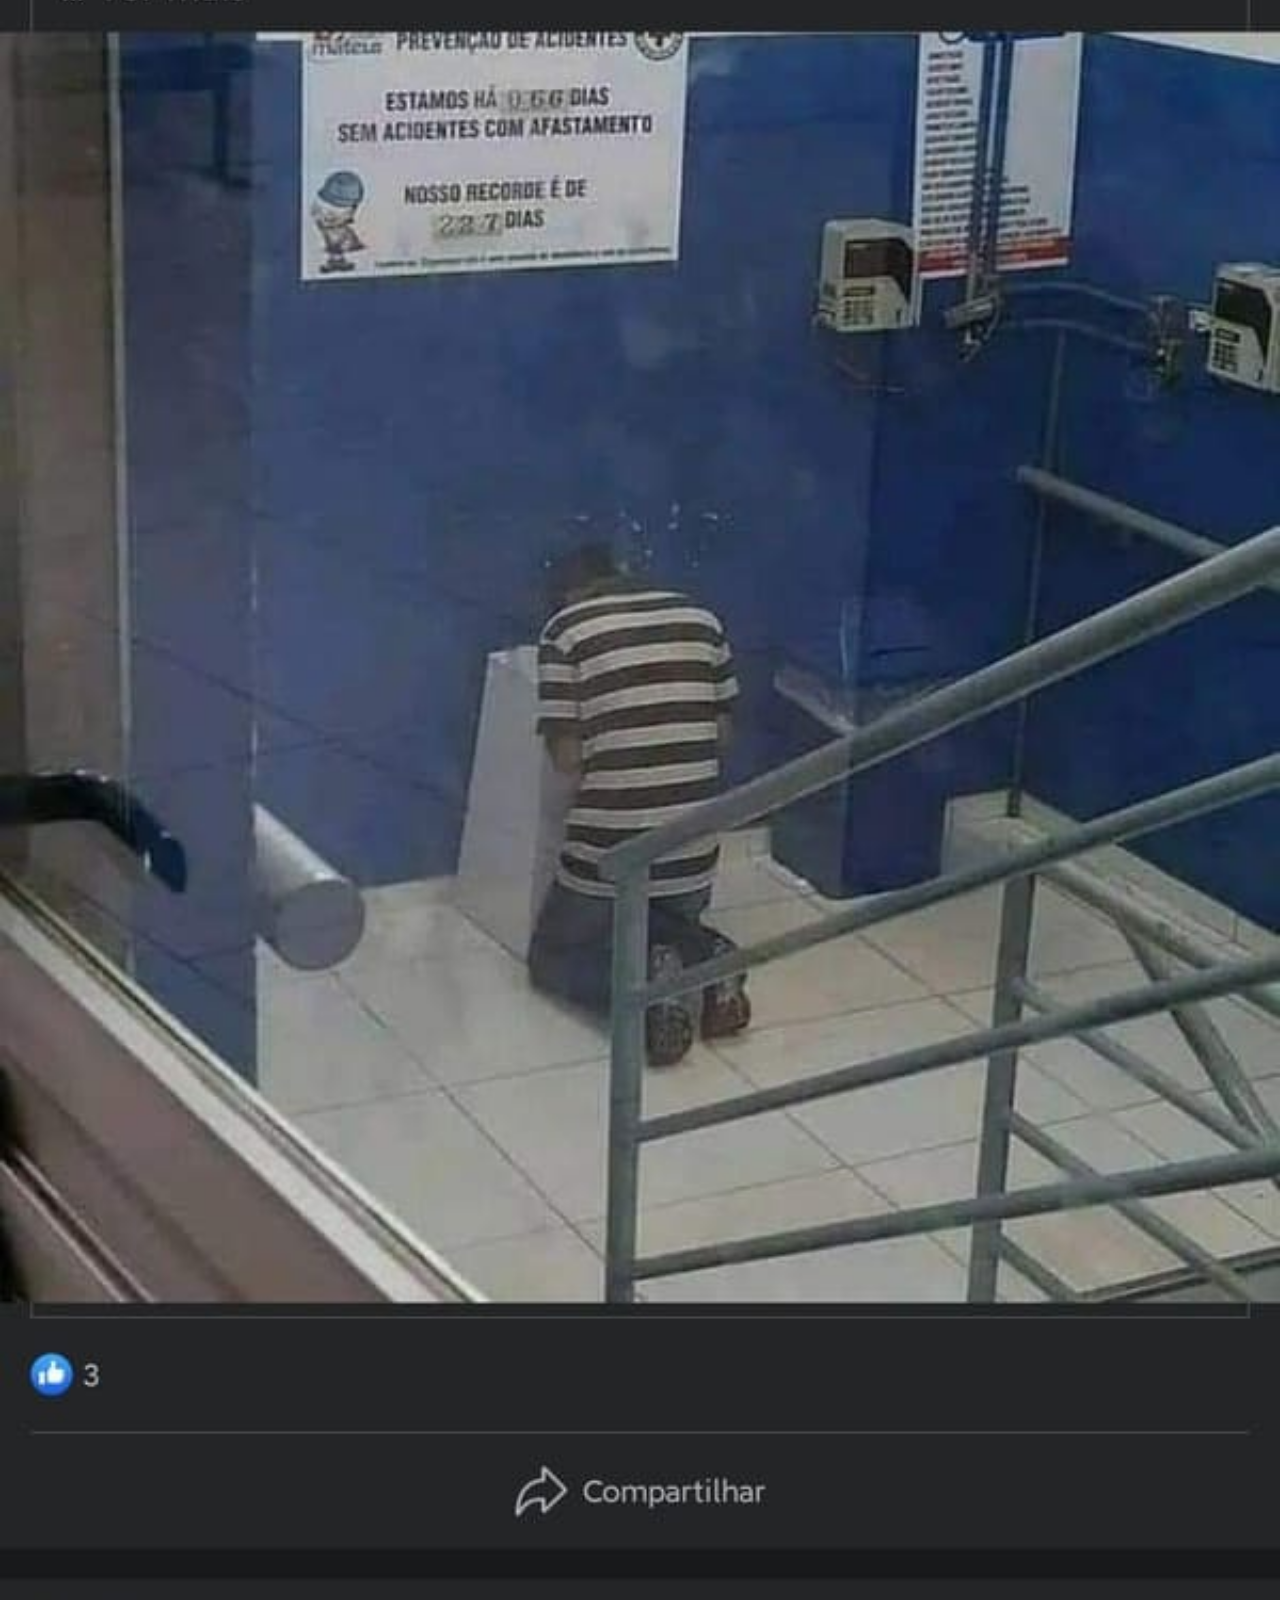
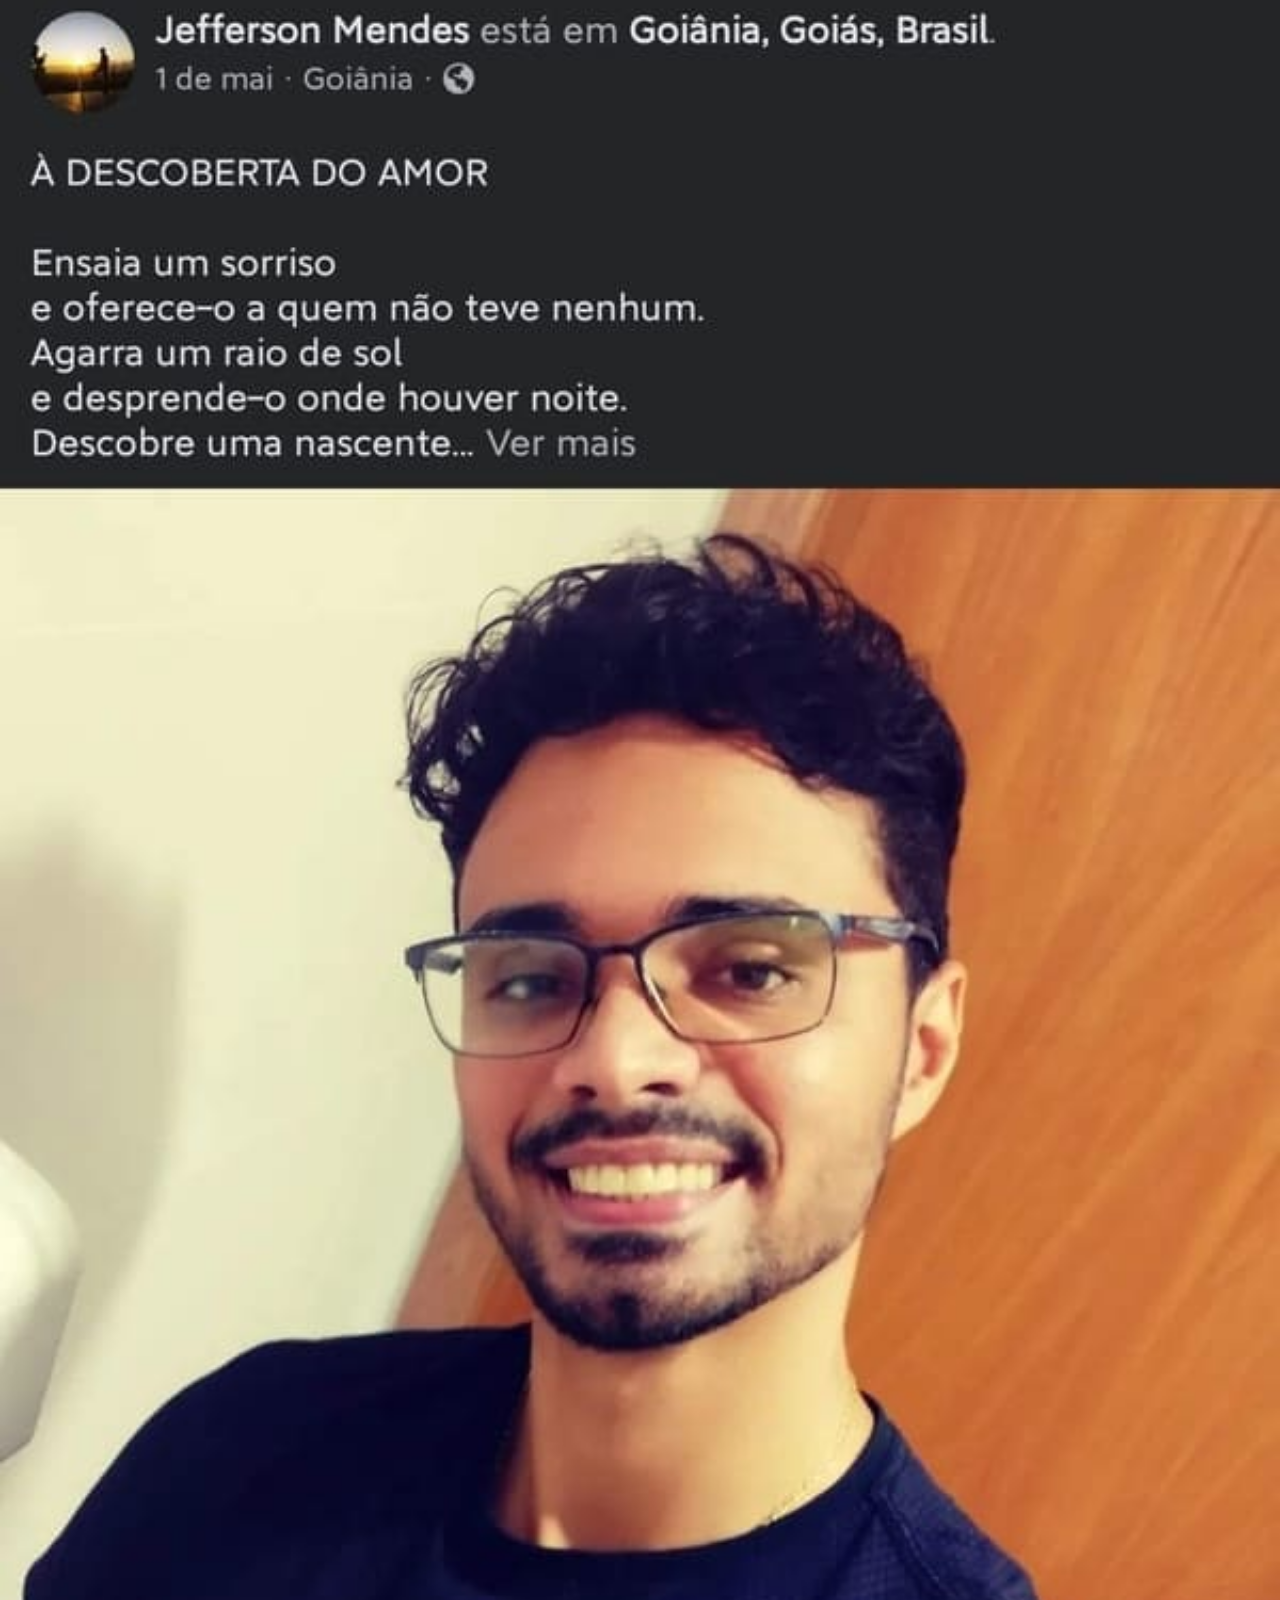
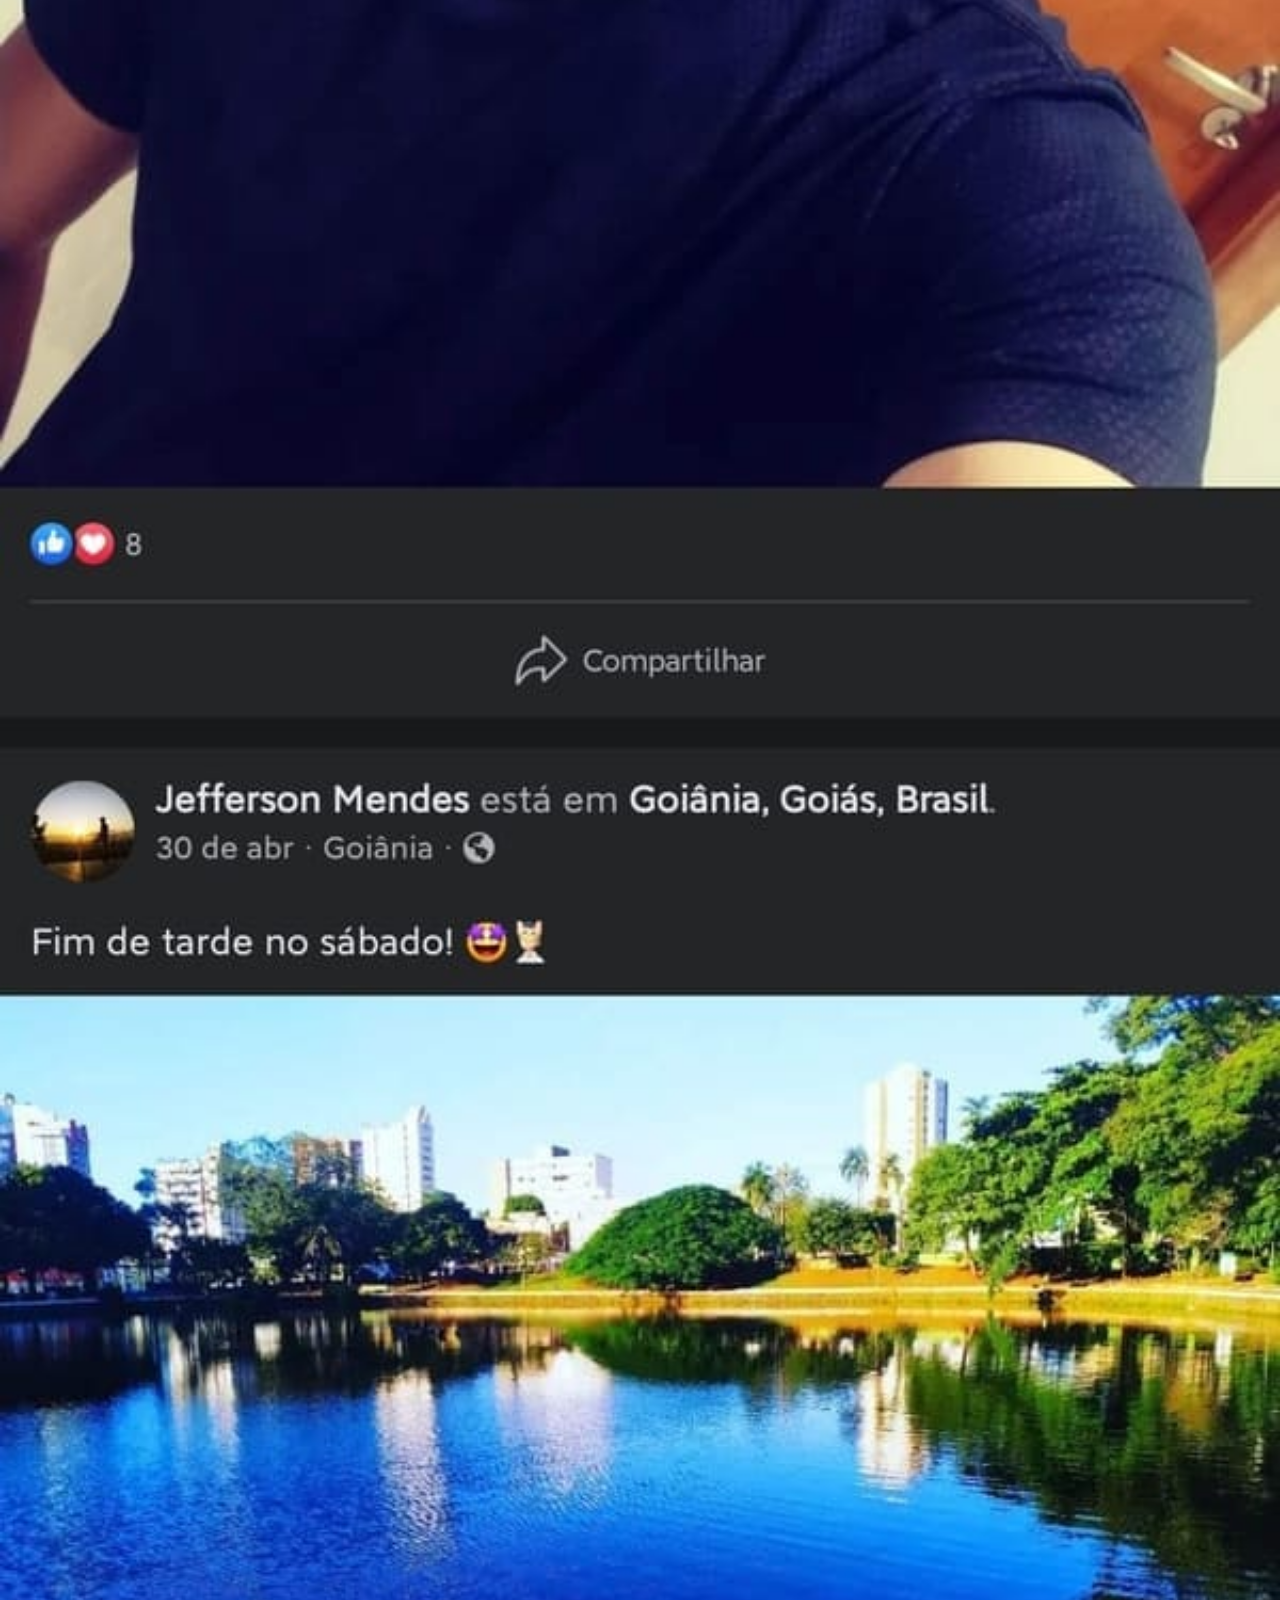
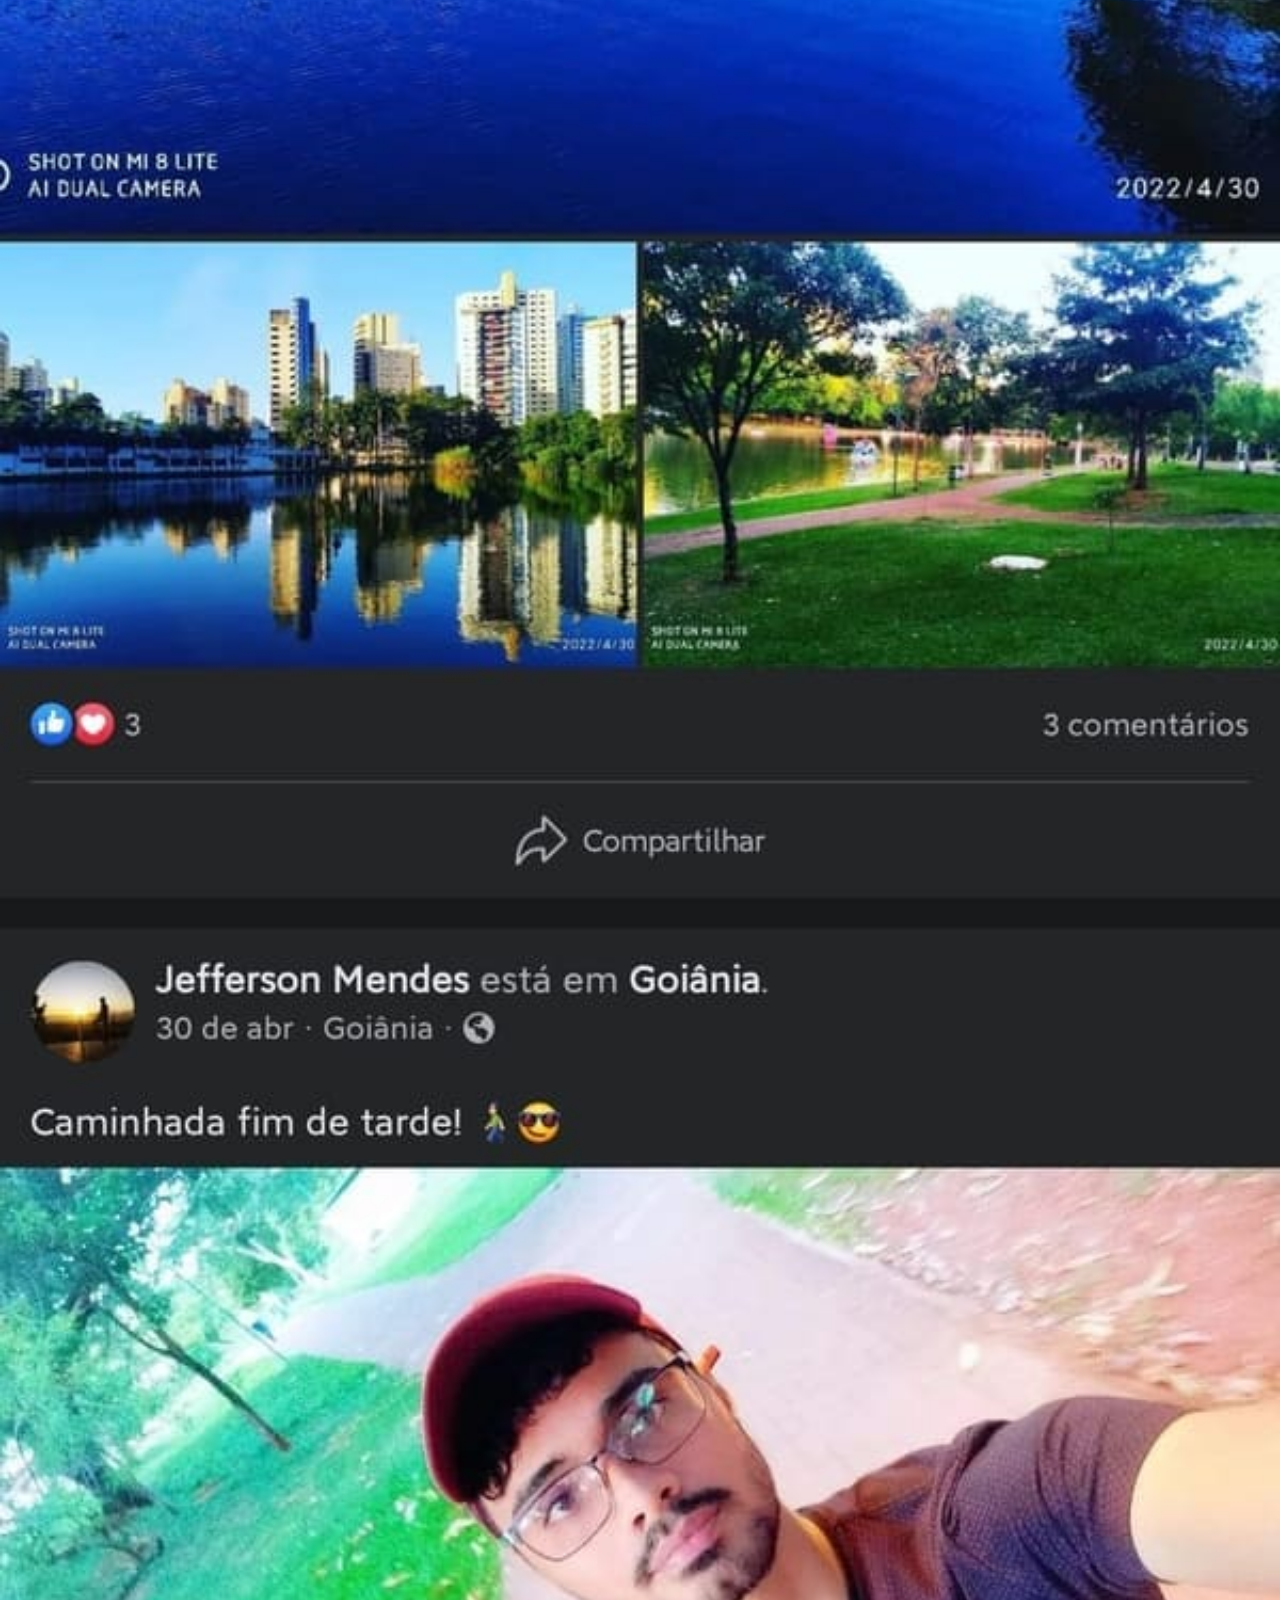
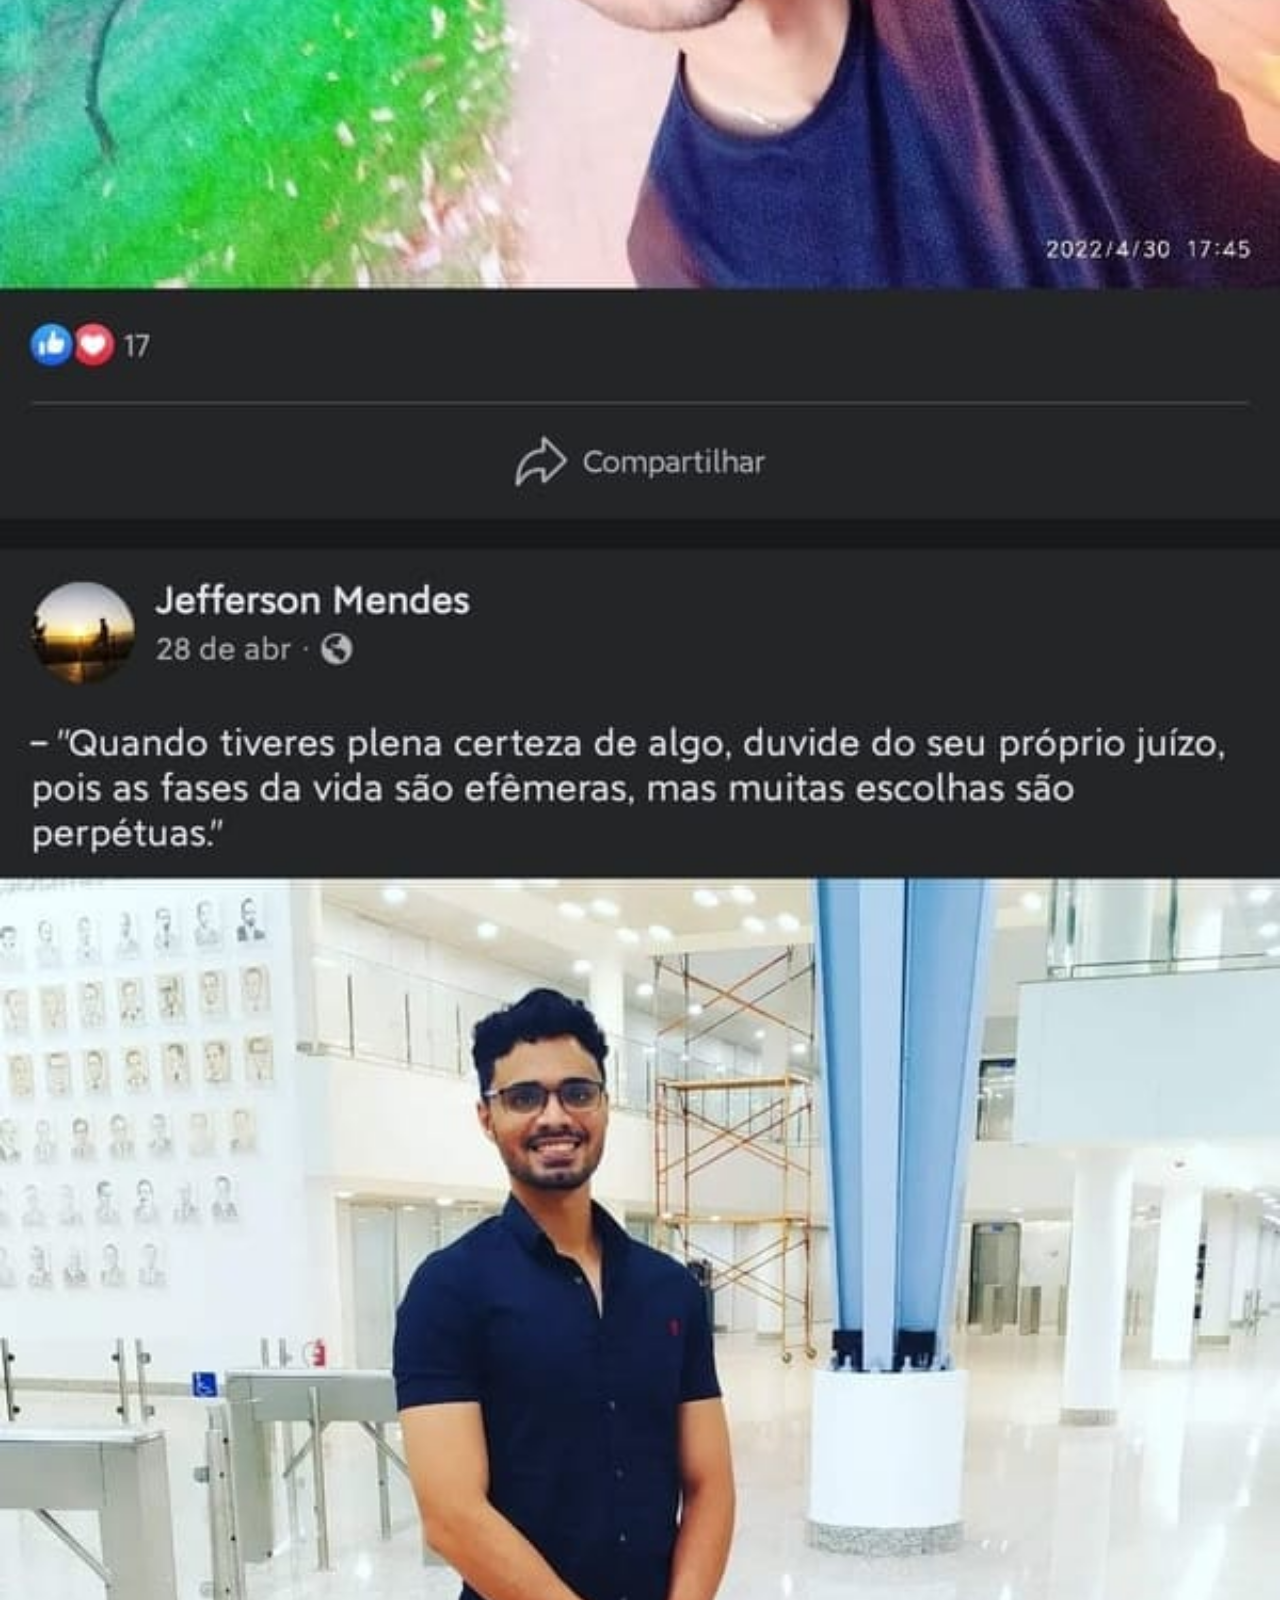
==== commit 21729b46: "icos" ====
--- a/facebook.html
+++ b/facebook.html
@@ -8,6 +8,6 @@
     <link rel="stylesheet" href="estilos/social.css">
 </head>
 <body>
-    <img src="imagens/tela-facebook2.jpg" alt="Facebook"><a href="https://www.facebook.com/jefferson.mendes.93/" target="_blank">CLIQUE AQUI PARA CONHECER!</a>
+    <img src="imagens/tela-myfacebook.jpg" alt="Facebook"><a href="https://www.facebook.com/jefferson.mendes.93/" target="_blank">CLIQUE AQUI PARA CONHECER!</a>
 </body>
 </html>--- a/estilos/social.css
+++ b/estilos/social.css
@@ -1,9 +1,17 @@
 @charset "UTF-8";
+
+
+@import url('https://fonts.googleapis.com/css2?family=Cinzel+Decorative:wght@400;700;900&display=swap');
+
+@import url('https://fonts.googleapis.com/css2?family=Orbitron:wght@700;800;900&display=swap');
+
 
 *{
     margin: 0px;
     padding: 0px;
-    font-family: 'Gill Sans', 'Gill Sans MT', Calibri, 'Trebuchet MS', sans-serif;
+    /*font-family: 'Cinzel Decorative', cursive;*/
+    font-family: 'Orbitron', sans-serif;
+    font-weight: bold;
 }
 
 body{
@@ -22,18 +30,20 @@
 
 a{
     display: block;
-    background-color: rgb(0, 0, 0);
+    background-color:#750000 ;
     padding: 20px;
     text-align: center;
     font-weight: bolder;
     text-decoration: none;
-    font-size: 1em;
-    border-radius: 5px;
-    color: rgb(255, 255, 255);
-    border
+    font-size: .8em;
+    color: #FF6648;
 }
 
 a:hover {
-    background-color: rgb(255, 255, 255);
-    color: rgb(0, 0, 0);
+    background-color: #FF6648;
+    color: #750000;
+    transform: translate(0px, -5px);
+    box-shadow: 0px 10px 20px rgba(255, 255, 255, 0.711);
+    transition: transform .7s, border 1s;
+    
 }